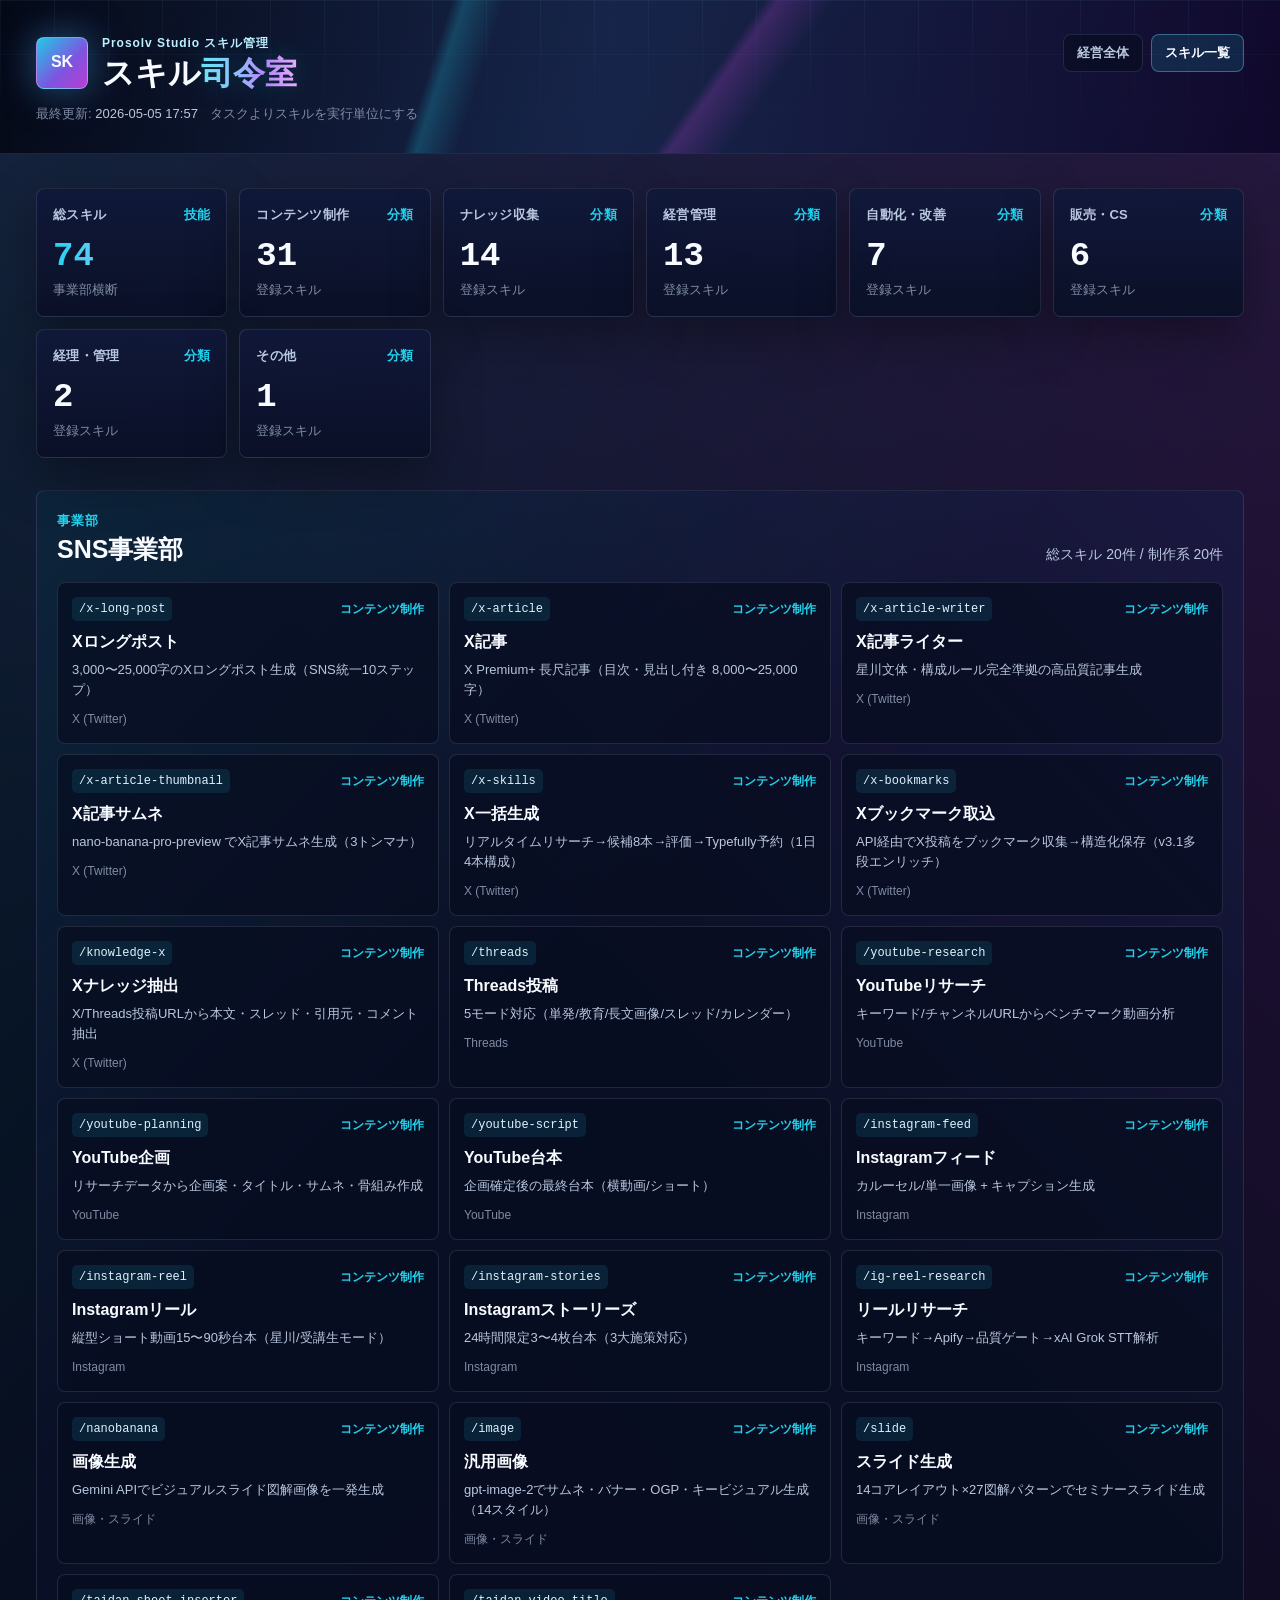
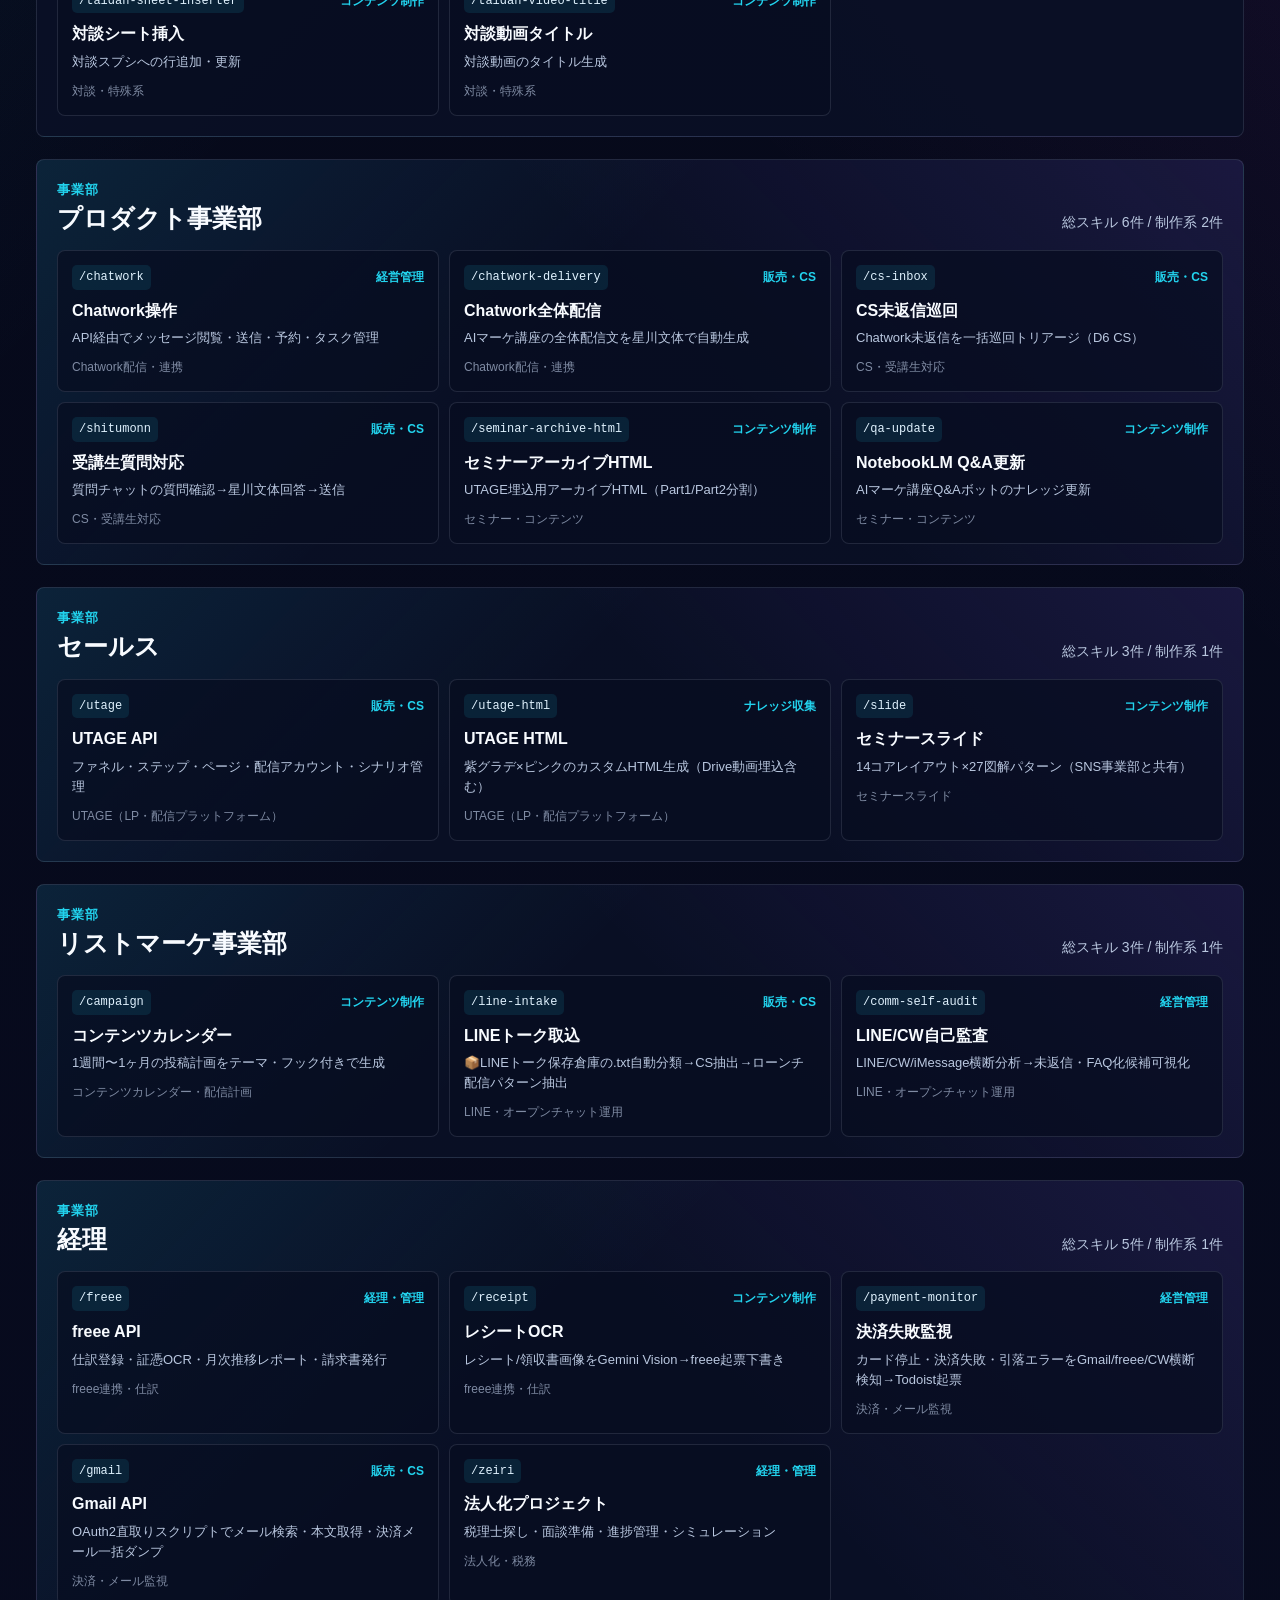
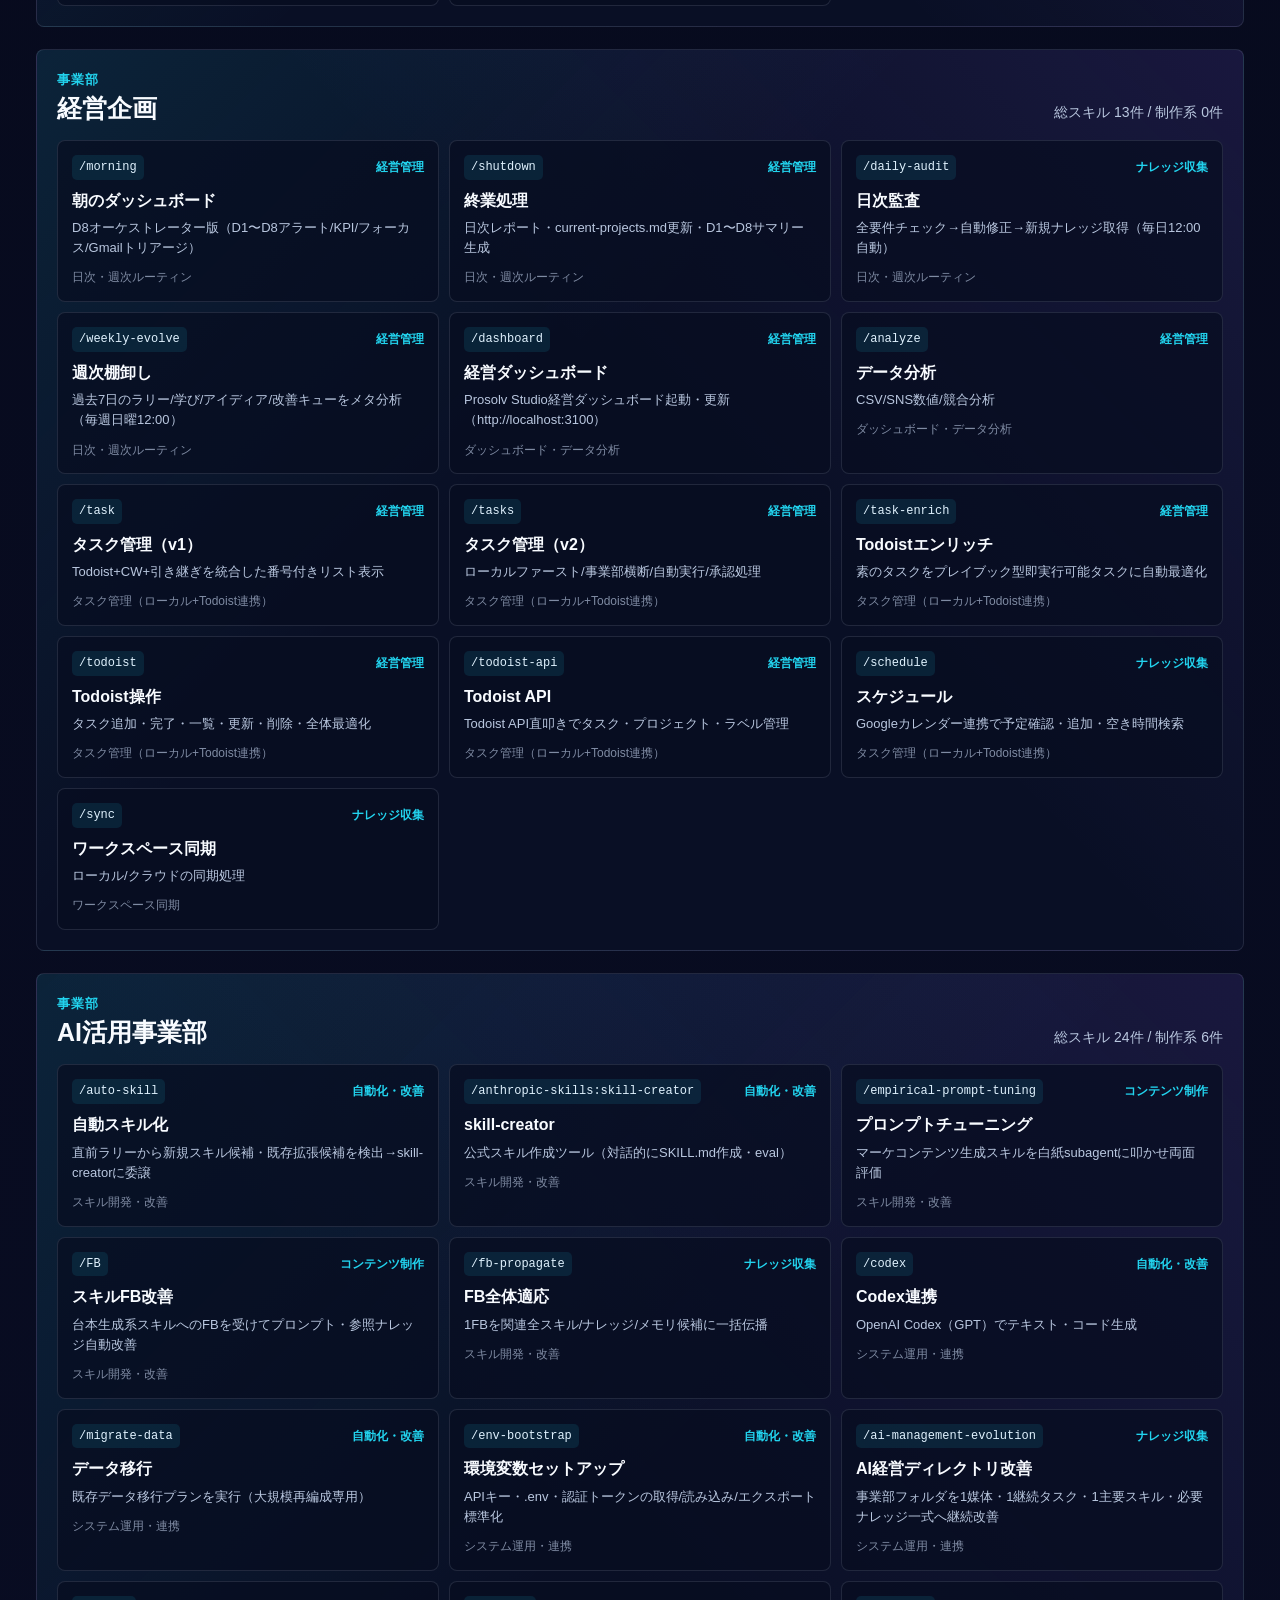
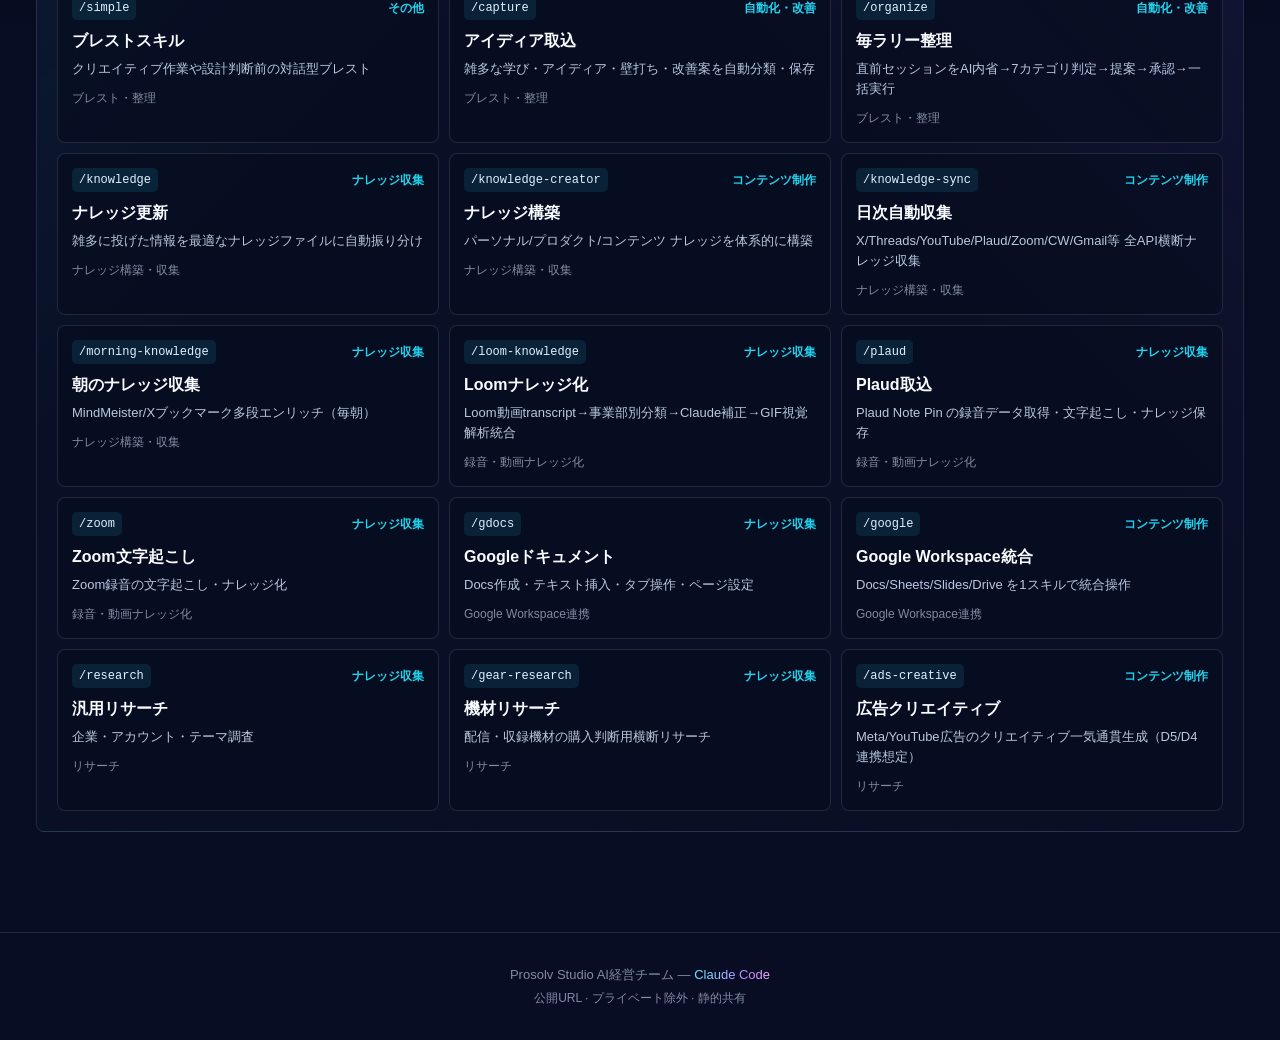
==== skills.html @ ce1933ce "Refresh dashboard 2026-05-05 17:57" ====
<!DOCTYPE html>
<html lang="ja">
<head>
<meta charset="UTF-8">
<title>スキル司令室 | Prosolv Studio</title>
<meta name="viewport" content="width=device-width, initial-scale=1.0">
<link rel="stylesheet" href="assets/style.css">
</head>
<body>

<header>
  <div class="grid-pattern"></div>
  <div class="hero-light"></div>
  <div class="header-inner">
    <div class="header-top">
      <div class="brand">
        <div class="brand-icon">SK</div>
        <div class="brand-text">
          <span class="brand-sub">Prosolv Studio スキル管理</span>
          <h1>スキル<span class="accent">司令室</span></h1>
        </div>
      </div>
      <div class="header-actions">
        <a href="index.html" class="nav-link">経営全体</a>
        <span class="nav-link active">スキル一覧</span>
      </div>
    </div>
    <div class="header-meta">
      <span>最終更新: <span style="color:var(--muted)">2026-05-05 17:57</span></span>
      <span>タスクよりスキルを実行単位にする</span>
    </div>
  </div>
</header>

<div class="container">
  <div class="kpi-grid" style="margin-bottom:32px">
    <div class="card kpi-card highlight">
      <div class="kpi-label"><span>総スキル</span><span class="kpi-icon">技能</span></div>
      <div class="kpi-value">74</div>
      <div class="kpi-sub">事業部横断</div>
    </div>
    
        <div class="card kpi-card">
          <div class="kpi-label"><span>コンテンツ制作</span><span class="kpi-icon">分類</span></div>
          <div class="kpi-value">31</div>
          <div class="kpi-sub">登録スキル</div>
        </div>
        <div class="card kpi-card">
          <div class="kpi-label"><span>ナレッジ収集</span><span class="kpi-icon">分類</span></div>
          <div class="kpi-value">14</div>
          <div class="kpi-sub">登録スキル</div>
        </div>
        <div class="card kpi-card">
          <div class="kpi-label"><span>経営管理</span><span class="kpi-icon">分類</span></div>
          <div class="kpi-value">13</div>
          <div class="kpi-sub">登録スキル</div>
        </div>
        <div class="card kpi-card">
          <div class="kpi-label"><span>自動化・改善</span><span class="kpi-icon">分類</span></div>
          <div class="kpi-value">7</div>
          <div class="kpi-sub">登録スキル</div>
        </div>
        <div class="card kpi-card">
          <div class="kpi-label"><span>販売・CS</span><span class="kpi-icon">分類</span></div>
          <div class="kpi-value">6</div>
          <div class="kpi-sub">登録スキル</div>
        </div>
        <div class="card kpi-card">
          <div class="kpi-label"><span>経理・管理</span><span class="kpi-icon">分類</span></div>
          <div class="kpi-value">2</div>
          <div class="kpi-sub">登録スキル</div>
        </div>
        <div class="card kpi-card">
          <div class="kpi-label"><span>その他</span><span class="kpi-icon">分類</span></div>
          <div class="kpi-value">1</div>
          <div class="kpi-sub">登録スキル</div>
        </div>
  </div>
  
        <section class="skill-bu-section" style="--skill-bu-color:#22d3ee">
          <div class="section-header">
            <div>
              <div class="section-eyebrow">事業部</div>
              <h2 class="section-title">SNS事業部</h2>
            </div>
            <span class="section-subtitle">総スキル 20件 / 制作系 20件</span>
          </div>
          <div class="skill-card-grid">
        <div class="skill-card">
          <div class="skill-card-top">
            <code>/x-long-post</code>
            <span>コンテンツ制作</span>
          </div>
          <strong>Xロングポスト</strong>
          <p>3,000〜25,000字のXロングポスト生成（SNS統一10ステップ）</p>
          <small>X (Twitter)</small>
        </div>
        <div class="skill-card">
          <div class="skill-card-top">
            <code>/x-article</code>
            <span>コンテンツ制作</span>
          </div>
          <strong>X記事</strong>
          <p>X Premium+ 長尺記事（目次・見出し付き 8,000〜25,000字）</p>
          <small>X (Twitter)</small>
        </div>
        <div class="skill-card">
          <div class="skill-card-top">
            <code>/x-article-writer</code>
            <span>コンテンツ制作</span>
          </div>
          <strong>X記事ライター</strong>
          <p>星川文体・構成ルール完全準拠の高品質記事生成</p>
          <small>X (Twitter)</small>
        </div>
        <div class="skill-card">
          <div class="skill-card-top">
            <code>/x-article-thumbnail</code>
            <span>コンテンツ制作</span>
          </div>
          <strong>X記事サムネ</strong>
          <p>nano-banana-pro-preview でX記事サムネ生成（3トンマナ）</p>
          <small>X (Twitter)</small>
        </div>
        <div class="skill-card">
          <div class="skill-card-top">
            <code>/x-skills</code>
            <span>コンテンツ制作</span>
          </div>
          <strong>X一括生成</strong>
          <p>リアルタイムリサーチ→候補8本→評価→Typefully予約（1日4本構成）</p>
          <small>X (Twitter)</small>
        </div>
        <div class="skill-card">
          <div class="skill-card-top">
            <code>/x-bookmarks</code>
            <span>コンテンツ制作</span>
          </div>
          <strong>Xブックマーク取込</strong>
          <p>API経由でX投稿をブックマーク収集→構造化保存（v3.1多段エンリッチ）</p>
          <small>X (Twitter)</small>
        </div>
        <div class="skill-card">
          <div class="skill-card-top">
            <code>/knowledge-x</code>
            <span>コンテンツ制作</span>
          </div>
          <strong>Xナレッジ抽出</strong>
          <p>X/Threads投稿URLから本文・スレッド・引用元・コメント抽出</p>
          <small>X (Twitter)</small>
        </div>
        <div class="skill-card">
          <div class="skill-card-top">
            <code>/threads</code>
            <span>コンテンツ制作</span>
          </div>
          <strong>Threads投稿</strong>
          <p>5モード対応（単発/教育/長文画像/スレッド/カレンダー）</p>
          <small>Threads</small>
        </div>
        <div class="skill-card">
          <div class="skill-card-top">
            <code>/youtube-research</code>
            <span>コンテンツ制作</span>
          </div>
          <strong>YouTubeリサーチ</strong>
          <p>キーワード/チャンネル/URLからベンチマーク動画分析</p>
          <small>YouTube</small>
        </div>
        <div class="skill-card">
          <div class="skill-card-top">
            <code>/youtube-planning</code>
            <span>コンテンツ制作</span>
          </div>
          <strong>YouTube企画</strong>
          <p>リサーチデータから企画案・タイトル・サムネ・骨組み作成</p>
          <small>YouTube</small>
        </div>
        <div class="skill-card">
          <div class="skill-card-top">
            <code>/youtube-script</code>
            <span>コンテンツ制作</span>
          </div>
          <strong>YouTube台本</strong>
          <p>企画確定後の最終台本（横動画/ショート）</p>
          <small>YouTube</small>
        </div>
        <div class="skill-card">
          <div class="skill-card-top">
            <code>/instagram-feed</code>
            <span>コンテンツ制作</span>
          </div>
          <strong>Instagramフィード</strong>
          <p>カルーセル/単一画像 + キャプション生成</p>
          <small>Instagram</small>
        </div>
        <div class="skill-card">
          <div class="skill-card-top">
            <code>/instagram-reel</code>
            <span>コンテンツ制作</span>
          </div>
          <strong>Instagramリール</strong>
          <p>縦型ショート動画15〜90秒台本（星川/受講生モード）</p>
          <small>Instagram</small>
        </div>
        <div class="skill-card">
          <div class="skill-card-top">
            <code>/instagram-stories</code>
            <span>コンテンツ制作</span>
          </div>
          <strong>Instagramストーリーズ</strong>
          <p>24時間限定3〜4枚台本（3大施策対応）</p>
          <small>Instagram</small>
        </div>
        <div class="skill-card">
          <div class="skill-card-top">
            <code>/ig-reel-research</code>
            <span>コンテンツ制作</span>
          </div>
          <strong>リールリサーチ</strong>
          <p>キーワード→Apify→品質ゲート→xAI Grok STT解析</p>
          <small>Instagram</small>
        </div>
        <div class="skill-card">
          <div class="skill-card-top">
            <code>/nanobanana</code>
            <span>コンテンツ制作</span>
          </div>
          <strong>画像生成</strong>
          <p>Gemini APIでビジュアルスライド図解画像を一発生成</p>
          <small>画像・スライド</small>
        </div>
        <div class="skill-card">
          <div class="skill-card-top">
            <code>/image</code>
            <span>コンテンツ制作</span>
          </div>
          <strong>汎用画像</strong>
          <p>gpt-image-2でサムネ・バナー・OGP・キービジュアル生成（14スタイル）</p>
          <small>画像・スライド</small>
        </div>
        <div class="skill-card">
          <div class="skill-card-top">
            <code>/slide</code>
            <span>コンテンツ制作</span>
          </div>
          <strong>スライド生成</strong>
          <p>14コアレイアウト×27図解パターンでセミナースライド生成</p>
          <small>画像・スライド</small>
        </div>
        <div class="skill-card">
          <div class="skill-card-top">
            <code>/taidan-sheet-inserter</code>
            <span>コンテンツ制作</span>
          </div>
          <strong>対談シート挿入</strong>
          <p>対談スプシへの行追加・更新</p>
          <small>対談・特殊系</small>
        </div>
        <div class="skill-card">
          <div class="skill-card-top">
            <code>/taidan-video-title</code>
            <span>コンテンツ制作</span>
          </div>
          <strong>対談動画タイトル</strong>
          <p>対談動画のタイトル生成</p>
          <small>対談・特殊系</small>
        </div></div>
        </section>
        <section class="skill-bu-section" style="--skill-bu-color:#8b5cf6">
          <div class="section-header">
            <div>
              <div class="section-eyebrow">事業部</div>
              <h2 class="section-title">プロダクト事業部</h2>
            </div>
            <span class="section-subtitle">総スキル 6件 / 制作系 2件</span>
          </div>
          <div class="skill-card-grid">
        <div class="skill-card">
          <div class="skill-card-top">
            <code>/chatwork</code>
            <span>経営管理</span>
          </div>
          <strong>Chatwork操作</strong>
          <p>API経由でメッセージ閲覧・送信・予約・タスク管理</p>
          <small>Chatwork配信・連携</small>
        </div>
        <div class="skill-card">
          <div class="skill-card-top">
            <code>/chatwork-delivery</code>
            <span>販売・CS</span>
          </div>
          <strong>Chatwork全体配信</strong>
          <p>AIマーケ講座の全体配信文を星川文体で自動生成</p>
          <small>Chatwork配信・連携</small>
        </div>
        <div class="skill-card">
          <div class="skill-card-top">
            <code>/cs-inbox</code>
            <span>販売・CS</span>
          </div>
          <strong>CS未返信巡回</strong>
          <p>Chatwork未返信を一括巡回トリアージ（D6 CS）</p>
          <small>CS・受講生対応</small>
        </div>
        <div class="skill-card">
          <div class="skill-card-top">
            <code>/shitumonn</code>
            <span>販売・CS</span>
          </div>
          <strong>受講生質問対応</strong>
          <p>質問チャットの質問確認→星川文体回答→送信</p>
          <small>CS・受講生対応</small>
        </div>
        <div class="skill-card">
          <div class="skill-card-top">
            <code>/seminar-archive-html</code>
            <span>コンテンツ制作</span>
          </div>
          <strong>セミナーアーカイブHTML</strong>
          <p>UTAGE埋込用アーカイブHTML（Part1/Part2分割）</p>
          <small>セミナー・コンテンツ</small>
        </div>
        <div class="skill-card">
          <div class="skill-card-top">
            <code>/qa-update</code>
            <span>コンテンツ制作</span>
          </div>
          <strong>NotebookLM Q&amp;A更新</strong>
          <p>AIマーケ講座Q&amp;Aボットのナレッジ更新</p>
          <small>セミナー・コンテンツ</small>
        </div></div>
        </section>
        <section class="skill-bu-section" style="--skill-bu-color:#60a5fa">
          <div class="section-header">
            <div>
              <div class="section-eyebrow">事業部</div>
              <h2 class="section-title">セールス</h2>
            </div>
            <span class="section-subtitle">総スキル 3件 / 制作系 1件</span>
          </div>
          <div class="skill-card-grid">
        <div class="skill-card">
          <div class="skill-card-top">
            <code>/utage</code>
            <span>販売・CS</span>
          </div>
          <strong>UTAGE API</strong>
          <p>ファネル・ステップ・ページ・配信アカウント・シナリオ管理</p>
          <small>UTAGE（LP・配信プラットフォーム）</small>
        </div>
        <div class="skill-card">
          <div class="skill-card-top">
            <code>/utage-html</code>
            <span>ナレッジ収集</span>
          </div>
          <strong>UTAGE HTML</strong>
          <p>紫グラデ×ピンクのカスタムHTML生成（Drive動画埋込含む）</p>
          <small>UTAGE（LP・配信プラットフォーム）</small>
        </div>
        <div class="skill-card">
          <div class="skill-card-top">
            <code>/slide</code>
            <span>コンテンツ制作</span>
          </div>
          <strong>セミナースライド</strong>
          <p>14コアレイアウト×27図解パターン（SNS事業部と共有）</p>
          <small>セミナースライド</small>
        </div></div>
        </section>
        <section class="skill-bu-section" style="--skill-bu-color:#a855f7">
          <div class="section-header">
            <div>
              <div class="section-eyebrow">事業部</div>
              <h2 class="section-title">リストマーケ事業部</h2>
            </div>
            <span class="section-subtitle">総スキル 3件 / 制作系 1件</span>
          </div>
          <div class="skill-card-grid">
        <div class="skill-card">
          <div class="skill-card-top">
            <code>/campaign</code>
            <span>コンテンツ制作</span>
          </div>
          <strong>コンテンツカレンダー</strong>
          <p>1週間〜1ヶ月の投稿計画をテーマ・フック付きで生成</p>
          <small>コンテンツカレンダー・配信計画</small>
        </div>
        <div class="skill-card">
          <div class="skill-card-top">
            <code>/line-intake</code>
            <span>販売・CS</span>
          </div>
          <strong>LINEトーク取込</strong>
          <p>📦LINEトーク保存倉庫の.txt自動分類→CS抽出→ローンチ配信パターン抽出</p>
          <small>LINE・オープンチャット運用</small>
        </div>
        <div class="skill-card">
          <div class="skill-card-top">
            <code>/comm-self-audit</code>
            <span>経営管理</span>
          </div>
          <strong>LINE/CW自己監査</strong>
          <p>LINE/CW/iMessage横断分析→未返信・FAQ化候補可視化</p>
          <small>LINE・オープンチャット運用</small>
        </div></div>
        </section>
        <section class="skill-bu-section" style="--skill-bu-color:#38bdf8">
          <div class="section-header">
            <div>
              <div class="section-eyebrow">事業部</div>
              <h2 class="section-title">経理</h2>
            </div>
            <span class="section-subtitle">総スキル 5件 / 制作系 1件</span>
          </div>
          <div class="skill-card-grid">
        <div class="skill-card">
          <div class="skill-card-top">
            <code>/freee</code>
            <span>経理・管理</span>
          </div>
          <strong>freee API</strong>
          <p>仕訳登録・証憑OCR・月次推移レポート・請求書発行</p>
          <small>freee連携・仕訳</small>
        </div>
        <div class="skill-card">
          <div class="skill-card-top">
            <code>/receipt</code>
            <span>コンテンツ制作</span>
          </div>
          <strong>レシートOCR</strong>
          <p>レシート/領収書画像をGemini Vision→freee起票下書き</p>
          <small>freee連携・仕訳</small>
        </div>
        <div class="skill-card">
          <div class="skill-card-top">
            <code>/payment-monitor</code>
            <span>経営管理</span>
          </div>
          <strong>決済失敗監視</strong>
          <p>カード停止・決済失敗・引落エラーをGmail/freee/CW横断検知→Todoist起票</p>
          <small>決済・メール監視</small>
        </div>
        <div class="skill-card">
          <div class="skill-card-top">
            <code>/gmail</code>
            <span>販売・CS</span>
          </div>
          <strong>Gmail API</strong>
          <p>OAuth2直取りスクリプトでメール検索・本文取得・決済メール一括ダンプ</p>
          <small>決済・メール監視</small>
        </div>
        <div class="skill-card">
          <div class="skill-card-top">
            <code>/zeiri</code>
            <span>経理・管理</span>
          </div>
          <strong>法人化プロジェクト</strong>
          <p>税理士探し・面談準備・進捗管理・シミュレーション</p>
          <small>法人化・税務</small>
        </div></div>
        </section>
        <section class="skill-bu-section" style="--skill-bu-color:#d946ef">
          <div class="section-header">
            <div>
              <div class="section-eyebrow">事業部</div>
              <h2 class="section-title">経営企画</h2>
            </div>
            <span class="section-subtitle">総スキル 13件 / 制作系 0件</span>
          </div>
          <div class="skill-card-grid">
        <div class="skill-card">
          <div class="skill-card-top">
            <code>/morning</code>
            <span>経営管理</span>
          </div>
          <strong>朝のダッシュボード</strong>
          <p>D8オーケストレーター版（D1〜D8アラート/KPI/フォーカス/Gmailトリアージ）</p>
          <small>日次・週次ルーティン</small>
        </div>
        <div class="skill-card">
          <div class="skill-card-top">
            <code>/shutdown</code>
            <span>経営管理</span>
          </div>
          <strong>終業処理</strong>
          <p>日次レポート・current-projects.md更新・D1〜D8サマリー生成</p>
          <small>日次・週次ルーティン</small>
        </div>
        <div class="skill-card">
          <div class="skill-card-top">
            <code>/daily-audit</code>
            <span>ナレッジ収集</span>
          </div>
          <strong>日次監査</strong>
          <p>全要件チェック→自動修正→新規ナレッジ取得（毎日12:00自動）</p>
          <small>日次・週次ルーティン</small>
        </div>
        <div class="skill-card">
          <div class="skill-card-top">
            <code>/weekly-evolve</code>
            <span>経営管理</span>
          </div>
          <strong>週次棚卸し</strong>
          <p>過去7日のラリー/学び/アイディア/改善キューをメタ分析（毎週日曜12:00）</p>
          <small>日次・週次ルーティン</small>
        </div>
        <div class="skill-card">
          <div class="skill-card-top">
            <code>/dashboard</code>
            <span>経営管理</span>
          </div>
          <strong>経営ダッシュボード</strong>
          <p>Prosolv Studio経営ダッシュボード起動・更新（http://localhost:3100）</p>
          <small>ダッシュボード・データ分析</small>
        </div>
        <div class="skill-card">
          <div class="skill-card-top">
            <code>/analyze</code>
            <span>経営管理</span>
          </div>
          <strong>データ分析</strong>
          <p>CSV/SNS数値/競合分析</p>
          <small>ダッシュボード・データ分析</small>
        </div>
        <div class="skill-card">
          <div class="skill-card-top">
            <code>/task</code>
            <span>経営管理</span>
          </div>
          <strong>タスク管理（v1）</strong>
          <p>Todoist+CW+引き継ぎを統合した番号付きリスト表示</p>
          <small>タスク管理（ローカル+Todoist連携）</small>
        </div>
        <div class="skill-card">
          <div class="skill-card-top">
            <code>/tasks</code>
            <span>経営管理</span>
          </div>
          <strong>タスク管理（v2）</strong>
          <p>ローカルファースト/事業部横断/自動実行/承認処理</p>
          <small>タスク管理（ローカル+Todoist連携）</small>
        </div>
        <div class="skill-card">
          <div class="skill-card-top">
            <code>/task-enrich</code>
            <span>経営管理</span>
          </div>
          <strong>Todoistエンリッチ</strong>
          <p>素のタスクをプレイブック型即実行可能タスクに自動最適化</p>
          <small>タスク管理（ローカル+Todoist連携）</small>
        </div>
        <div class="skill-card">
          <div class="skill-card-top">
            <code>/todoist</code>
            <span>経営管理</span>
          </div>
          <strong>Todoist操作</strong>
          <p>タスク追加・完了・一覧・更新・削除・全体最適化</p>
          <small>タスク管理（ローカル+Todoist連携）</small>
        </div>
        <div class="skill-card">
          <div class="skill-card-top">
            <code>/todoist-api</code>
            <span>経営管理</span>
          </div>
          <strong>Todoist API</strong>
          <p>Todoist API直叩きでタスク・プロジェクト・ラベル管理</p>
          <small>タスク管理（ローカル+Todoist連携）</small>
        </div>
        <div class="skill-card">
          <div class="skill-card-top">
            <code>/schedule</code>
            <span>ナレッジ収集</span>
          </div>
          <strong>スケジュール</strong>
          <p>Googleカレンダー連携で予定確認・追加・空き時間検索</p>
          <small>タスク管理（ローカル+Todoist連携）</small>
        </div>
        <div class="skill-card">
          <div class="skill-card-top">
            <code>/sync</code>
            <span>ナレッジ収集</span>
          </div>
          <strong>ワークスペース同期</strong>
          <p>ローカル/クラウドの同期処理</p>
          <small>ワークスペース同期</small>
        </div></div>
        </section>
        <section class="skill-bu-section" style="--skill-bu-color:#6366f1">
          <div class="section-header">
            <div>
              <div class="section-eyebrow">事業部</div>
              <h2 class="section-title">AI活用事業部</h2>
            </div>
            <span class="section-subtitle">総スキル 24件 / 制作系 6件</span>
          </div>
          <div class="skill-card-grid">
        <div class="skill-card">
          <div class="skill-card-top">
            <code>/auto-skill</code>
            <span>自動化・改善</span>
          </div>
          <strong>自動スキル化</strong>
          <p>直前ラリーから新規スキル候補・既存拡張候補を検出→skill-creatorに委譲</p>
          <small>スキル開発・改善</small>
        </div>
        <div class="skill-card">
          <div class="skill-card-top">
            <code>/anthropic-skills:skill-creator</code>
            <span>自動化・改善</span>
          </div>
          <strong>skill-creator</strong>
          <p>公式スキル作成ツール（対話的にSKILL.md作成・eval）</p>
          <small>スキル開発・改善</small>
        </div>
        <div class="skill-card">
          <div class="skill-card-top">
            <code>/empirical-prompt-tuning</code>
            <span>コンテンツ制作</span>
          </div>
          <strong>プロンプトチューニング</strong>
          <p>マーケコンテンツ生成スキルを白紙subagentに叩かせ両面評価</p>
          <small>スキル開発・改善</small>
        </div>
        <div class="skill-card">
          <div class="skill-card-top">
            <code>/FB</code>
            <span>コンテンツ制作</span>
          </div>
          <strong>スキルFB改善</strong>
          <p>台本生成系スキルへのFBを受けてプロンプト・参照ナレッジ自動改善</p>
          <small>スキル開発・改善</small>
        </div>
        <div class="skill-card">
          <div class="skill-card-top">
            <code>/fb-propagate</code>
            <span>ナレッジ収集</span>
          </div>
          <strong>FB全体適応</strong>
          <p>1FBを関連全スキル/ナレッジ/メモリ候補に一括伝播</p>
          <small>スキル開発・改善</small>
        </div>
        <div class="skill-card">
          <div class="skill-card-top">
            <code>/codex</code>
            <span>自動化・改善</span>
          </div>
          <strong>Codex連携</strong>
          <p>OpenAI Codex（GPT）でテキスト・コード生成</p>
          <small>システム運用・連携</small>
        </div>
        <div class="skill-card">
          <div class="skill-card-top">
            <code>/migrate-data</code>
            <span>自動化・改善</span>
          </div>
          <strong>データ移行</strong>
          <p>既存データ移行プランを実行（大規模再編成専用）</p>
          <small>システム運用・連携</small>
        </div>
        <div class="skill-card">
          <div class="skill-card-top">
            <code>/env-bootstrap</code>
            <span>自動化・改善</span>
          </div>
          <strong>環境変数セットアップ</strong>
          <p>APIキー・.env・認証トークンの取得/読み込み/エクスポート標準化</p>
          <small>システム運用・連携</small>
        </div>
        <div class="skill-card">
          <div class="skill-card-top">
            <code>/ai-management-evolution</code>
            <span>ナレッジ収集</span>
          </div>
          <strong>AI経営ディレクトリ改善</strong>
          <p>事業部フォルダを1媒体・1継続タスク・1主要スキル・必要ナレッジ一式へ継続改善</p>
          <small>システム運用・連携</small>
        </div>
        <div class="skill-card">
          <div class="skill-card-top">
            <code>/simple</code>
            <span>その他</span>
          </div>
          <strong>ブレストスキル</strong>
          <p>クリエイティブ作業や設計判断前の対話型ブレスト</p>
          <small>ブレスト・整理</small>
        </div>
        <div class="skill-card">
          <div class="skill-card-top">
            <code>/capture</code>
            <span>自動化・改善</span>
          </div>
          <strong>アイディア取込</strong>
          <p>雑多な学び・アイディア・壁打ち・改善案を自動分類・保存</p>
          <small>ブレスト・整理</small>
        </div>
        <div class="skill-card">
          <div class="skill-card-top">
            <code>/organize</code>
            <span>自動化・改善</span>
          </div>
          <strong>毎ラリー整理</strong>
          <p>直前セッションをAI内省→7カテゴリ判定→提案→承認→一括実行</p>
          <small>ブレスト・整理</small>
        </div>
        <div class="skill-card">
          <div class="skill-card-top">
            <code>/knowledge</code>
            <span>ナレッジ収集</span>
          </div>
          <strong>ナレッジ更新</strong>
          <p>雑多に投げた情報を最適なナレッジファイルに自動振り分け</p>
          <small>ナレッジ構築・収集</small>
        </div>
        <div class="skill-card">
          <div class="skill-card-top">
            <code>/knowledge-creator</code>
            <span>コンテンツ制作</span>
          </div>
          <strong>ナレッジ構築</strong>
          <p>パーソナル/プロダクト/コンテンツ ナレッジを体系的に構築</p>
          <small>ナレッジ構築・収集</small>
        </div>
        <div class="skill-card">
          <div class="skill-card-top">
            <code>/knowledge-sync</code>
            <span>コンテンツ制作</span>
          </div>
          <strong>日次自動収集</strong>
          <p>X/Threads/YouTube/Plaud/Zoom/CW/Gmail等 全API横断ナレッジ収集</p>
          <small>ナレッジ構築・収集</small>
        </div>
        <div class="skill-card">
          <div class="skill-card-top">
            <code>/morning-knowledge</code>
            <span>ナレッジ収集</span>
          </div>
          <strong>朝のナレッジ収集</strong>
          <p>MindMeister/Xブックマーク多段エンリッチ（毎朝）</p>
          <small>ナレッジ構築・収集</small>
        </div>
        <div class="skill-card">
          <div class="skill-card-top">
            <code>/loom-knowledge</code>
            <span>ナレッジ収集</span>
          </div>
          <strong>Loomナレッジ化</strong>
          <p>Loom動画transcript→事業部別分類→Claude補正→GIF視覚解析統合</p>
          <small>録音・動画ナレッジ化</small>
        </div>
        <div class="skill-card">
          <div class="skill-card-top">
            <code>/plaud</code>
            <span>ナレッジ収集</span>
          </div>
          <strong>Plaud取込</strong>
          <p>Plaud Note Pin の録音データ取得・文字起こし・ナレッジ保存</p>
          <small>録音・動画ナレッジ化</small>
        </div>
        <div class="skill-card">
          <div class="skill-card-top">
            <code>/zoom</code>
            <span>ナレッジ収集</span>
          </div>
          <strong>Zoom文字起こし</strong>
          <p>Zoom録音の文字起こし・ナレッジ化</p>
          <small>録音・動画ナレッジ化</small>
        </div>
        <div class="skill-card">
          <div class="skill-card-top">
            <code>/gdocs</code>
            <span>ナレッジ収集</span>
          </div>
          <strong>Googleドキュメント</strong>
          <p>Docs作成・テキスト挿入・タブ操作・ページ設定</p>
          <small>Google Workspace連携</small>
        </div>
        <div class="skill-card">
          <div class="skill-card-top">
            <code>/google</code>
            <span>コンテンツ制作</span>
          </div>
          <strong>Google Workspace統合</strong>
          <p>Docs/Sheets/Slides/Drive を1スキルで統合操作</p>
          <small>Google Workspace連携</small>
        </div>
        <div class="skill-card">
          <div class="skill-card-top">
            <code>/research</code>
            <span>ナレッジ収集</span>
          </div>
          <strong>汎用リサーチ</strong>
          <p>企業・アカウント・テーマ調査</p>
          <small>リサーチ</small>
        </div>
        <div class="skill-card">
          <div class="skill-card-top">
            <code>/gear-research</code>
            <span>ナレッジ収集</span>
          </div>
          <strong>機材リサーチ</strong>
          <p>配信・収録機材の購入判断用横断リサーチ</p>
          <small>リサーチ</small>
        </div>
        <div class="skill-card">
          <div class="skill-card-top">
            <code>/ads-creative</code>
            <span>コンテンツ制作</span>
          </div>
          <strong>広告クリエイティブ</strong>
          <p>Meta/YouTube広告のクリエイティブ一気通貫生成（D5/D4連携想定）</p>
          <small>リサーチ</small>
        </div></div>
        </section>
</div>

<footer>
  <p>Prosolv Studio AI経営チーム — <span class="accent">Claude Code</span></p>
  <p class="privacy">公開URL · プライベート除外 · 静的共有</p>
</footer>

</body>
</html>
---- assets/style.css ----
/* Prosolv Studio AI経営可視化システム — blue / white / purple neon command UI */
:root {
  --background: #050817;
  --background-2: #090d24;
  --foreground: #f8fbff;
  --surface: rgba(12, 18, 42, 0.92);
  --surface-2: rgba(16, 24, 58, 0.9);
  --surface-3: rgba(22, 33, 78, 0.95);
  --line: rgba(148, 163, 184, 0.18);
  --line-strong: rgba(125, 211, 252, 0.38);
  --muted: #b9c7df;
  --muted-2: #7f8ba3;
  --accent: #22d3ee;
  --accent-2: #8b5cf6;
  --accent-3: #d946ef;
  --accent-4: #60a5fa;
  --accent-soft: rgba(34, 211, 238, 0.12);
  --violet-soft: rgba(139, 92, 246, 0.16);
  --pink-soft: rgba(217, 70, 239, 0.14);
  --success: #2dd4bf;
  --warning: #facc15;
  --danger: #fb7185;
  --shadow: 0 18px 50px rgba(0, 0, 0, 0.34);
}

* { box-sizing: border-box; margin: 0; padding: 0; }

html {
  min-height: 100%;
  overflow-x: hidden;
  background: var(--background);
}

body {
  min-height: 100vh;
  overflow-x: hidden;
  font-family: -apple-system, BlinkMacSystemFont, "Hiragino Sans", "Noto Sans JP", sans-serif;
  color: var(--foreground);
  line-height: 1.55;
  background:
    linear-gradient(135deg, rgba(34, 211, 238, 0.12) 0%, transparent 28%),
    linear-gradient(225deg, rgba(217, 70, 239, 0.16) 0%, transparent 32%),
    linear-gradient(180deg, var(--background) 0%, var(--background-2) 100%);
  -webkit-font-smoothing: antialiased;
  text-rendering: optimizeLegibility;
}

::selection { background: var(--accent); color: #03101c; }
::-webkit-scrollbar { width: 10px; height: 10px; }
::-webkit-scrollbar-track { background: #050817; }
::-webkit-scrollbar-thumb { background: #26335f; border-radius: 8px; }
::-webkit-scrollbar-thumb:hover { background: var(--accent-2); }

a { color: var(--accent); text-decoration: none; }
a:hover { color: var(--foreground); }

code {
  font-family: ui-monospace, SFMono-Regular, Menlo, Monaco, Consolas, monospace;
  color: #e0f2fe;
}

.container {
  width: min(1480px, 100%);
  margin: 0 auto;
  padding: 28px 20px;
}

@media (min-width: 860px) {
  .container { padding: 34px 36px; }
}

/* Header */
header {
  position: relative;
  overflow: hidden;
  border-bottom: 1px solid var(--line);
  background:
    linear-gradient(120deg, rgba(3, 7, 18, 0.92) 0%, rgba(11, 18, 48, 0.94) 46%, rgba(16, 8, 44, 0.96) 100%);
}

header .grid-pattern {
  position: absolute;
  inset: 0;
  pointer-events: none;
  opacity: 0.38;
  background-image:
    linear-gradient(rgba(125, 211, 252, 0.16) 1px, transparent 1px),
    linear-gradient(90deg, rgba(125, 211, 252, 0.16) 1px, transparent 1px);
  background-size: 54px 54px;
  mask-image: linear-gradient(180deg, #000 0%, transparent 86%);
  -webkit-mask-image: linear-gradient(180deg, #000 0%, transparent 86%);
}

header .hero-light {
  position: absolute;
  inset: 0;
  pointer-events: none;
  background:
    linear-gradient(108deg, transparent 0%, transparent 34%, rgba(34, 211, 238, 0.22) 35%, transparent 38%),
    linear-gradient(126deg, transparent 0%, transparent 55%, rgba(217, 70, 239, 0.2) 56%, transparent 60%),
    linear-gradient(90deg, transparent 0%, rgba(96, 165, 250, 0.12) 48%, transparent 100%);
}

header .header-inner {
  position: relative;
  width: min(1480px, 100%);
  margin: 0 auto;
  padding: 28px 20px 24px;
}

@media (min-width: 860px) {
  header .header-inner { padding: 34px 36px 28px; }
}

header .header-top {
  display: flex;
  align-items: flex-start;
  justify-content: space-between;
  gap: 18px;
  flex-wrap: wrap;
}

header .brand {
  display: flex;
  align-items: center;
  gap: 14px;
  min-width: 0;
}

header .brand-icon {
  width: 52px;
  height: 52px;
  border-radius: 8px;
  display: grid;
  place-items: center;
  flex: 0 0 auto;
  color: #f8fbff;
  font-weight: 900;
  letter-spacing: 0;
  background:
    linear-gradient(135deg, rgba(34, 211, 238, 0.96), rgba(139, 92, 246, 0.9) 58%, rgba(217, 70, 239, 0.86));
  border: 1px solid rgba(224, 242, 254, 0.36);
  box-shadow: 0 0 34px rgba(34, 211, 238, 0.28), 0 0 52px rgba(139, 92, 246, 0.24);
}

header .brand-text { min-width: 0; }

header .brand-sub {
  display: block;
  font-size: 12px;
  color: #bdefff;
  letter-spacing: 0.08em;
  font-weight: 800;
}

header h1 {
  margin-top: 3px;
  font-size: 32px;
  font-weight: 900;
  line-height: 1.12;
  letter-spacing: 0;
}

@media (max-width: 560px) {
  header h1 { font-size: 25px; }
}

.accent,
header h1 .accent {
  color: transparent;
  background: linear-gradient(90deg, #67e8f9 0%, #93c5fd 34%, #c084fc 68%, #f0abfc 100%);
  background-clip: text;
  -webkit-background-clip: text;
  text-shadow: 0 0 30px rgba(34, 211, 238, 0.22);
}

header .header-actions {
  display: flex;
  flex-wrap: wrap;
  gap: 8px;
}

header .nav-link {
  display: inline-flex;
  align-items: center;
  min-height: 34px;
  padding: 8px 13px;
  border-radius: 8px;
  border: 1px solid var(--line);
  background: rgba(8, 13, 33, 0.72);
  color: var(--muted);
  font-size: 13px;
  font-weight: 700;
}

header .nav-link:hover,
header .nav-link.active {
  color: var(--foreground);
  border-color: var(--line-strong);
  background: rgba(34, 211, 238, 0.13);
}

header .header-meta {
  display: flex;
  flex-wrap: wrap;
  align-items: center;
  gap: 4px 12px;
  margin-top: 13px;
  color: var(--muted-2);
  font-size: 13px;
  overflow-wrap: anywhere;
}

header .header-meta .highlight { color: var(--accent); }

header .header-meta > span {
  min-width: 0;
  max-width: 100%;
  overflow-wrap: anywhere;
}

.exec-pulse {
  display: grid;
  grid-template-columns: 1fr;
  gap: 10px;
  margin-top: 24px;
}

@media (min-width: 860px) {
  .exec-pulse { grid-template-columns: repeat(3, 1fr); }
}

.pulse-item {
  min-height: 92px;
  padding: 16px;
  border: 1px solid var(--line);
  border-radius: 8px;
  background: linear-gradient(180deg, rgba(15, 23, 42, 0.74), rgba(17, 24, 58, 0.54));
  box-shadow: inset 0 1px 0 rgba(255, 255, 255, 0.04);
}

.pulse-label {
  display: block;
  margin-bottom: 4px;
  color: var(--accent);
  font-size: 13px;
  font-weight: 800;
  letter-spacing: 0.04em;
}

.pulse-item strong {
  display: block;
  font-size: 26px;
  line-height: 1.2;
}

.pulse-item span:last-child {
  display: block;
  margin-top: 4px;
  color: var(--muted);
  font-size: 13px;
}

/* Surfaces */
.card {
  border: 1px solid var(--line);
  border-radius: 8px;
  background:
    linear-gradient(180deg, rgba(16, 24, 58, 0.92), rgba(10, 16, 38, 0.94));
  box-shadow: var(--shadow);
  transition: border-color 0.18s ease, transform 0.18s ease, box-shadow 0.18s ease;
}

.card:hover {
  border-color: var(--line-strong);
  box-shadow: 0 18px 54px rgba(0, 0, 0, 0.42), 0 0 28px rgba(34, 211, 238, 0.12);
}

.dashboard-band {
  margin-bottom: 34px;
}

.section-header {
  display: flex;
  align-items: end;
  justify-content: space-between;
  gap: 12px;
  margin-bottom: 16px;
  flex-wrap: wrap;
}

.section-eyebrow {
  color: var(--accent);
  font-size: 13px;
  font-weight: 800;
  letter-spacing: 0.08em;
}

.section-title {
  margin-top: 3px;
  font-size: 25px;
  line-height: 1.25;
  font-weight: 850;
}

.section-subtitle {
  color: var(--muted);
  font-size: 14px;
  max-width: 100%;
}

/* KPI */
.kpi-grid {
  display: grid;
  grid-template-columns: repeat(2, minmax(0, 1fr));
  gap: 12px;
}

@media (min-width: 820px) {
  .kpi-grid { grid-template-columns: repeat(3, minmax(0, 1fr)); }
}

@media (min-width: 1180px) {
  .kpi-grid { grid-template-columns: repeat(6, minmax(0, 1fr)); }
}

.kpi-card {
  min-width: 0;
  min-height: 122px;
  padding: 16px;
}

.kpi-label {
  display: flex;
  justify-content: space-between;
  gap: 10px;
  min-width: 0;
  color: var(--muted);
  font-size: 13px;
  font-weight: 800;
  letter-spacing: 0.02em;
  overflow-wrap: anywhere;
}

.kpi-icon { color: var(--accent); }

.kpi-value {
  margin-top: 14px;
  color: var(--foreground);
  font-family: ui-monospace, SFMono-Regular, Menlo, Monaco, Consolas, monospace;
  font-size: 34px;
  font-weight: 900;
  line-height: 1;
  font-variant-numeric: tabular-nums;
}

.kpi-card.highlight .kpi-value {
  color: transparent;
  background: linear-gradient(90deg, #22d3ee, #93c5fd, #d946ef);
  background-clip: text;
  -webkit-background-clip: text;
}

.kpi-sub {
  margin-top: 7px;
  color: var(--muted-2);
  font-size: 13px;
  overflow-wrap: anywhere;
}

/* Organization */
.org-map {
  display: grid;
  grid-template-columns: 1fr;
  gap: 14px;
}

@media (min-width: 1080px) {
  .org-map { grid-template-columns: 280px 1fr; }
}

.org-core {
  min-height: 214px;
  display: flex;
  flex-direction: column;
  justify-content: center;
  padding: 22px;
  border-radius: 8px;
  border: 1px solid rgba(34, 211, 238, 0.48);
  background:
    linear-gradient(145deg, rgba(34, 211, 238, 0.18), rgba(139, 92, 246, 0.18)),
    rgba(8, 13, 33, 0.88);
  box-shadow: 0 0 42px rgba(34, 211, 238, 0.12);
}

.org-core span,
.org-core small {
  color: var(--muted);
  font-size: 14px;
}

.org-core strong {
  margin: 6px 0;
  font-size: 32px;
  line-height: 1.15;
}

.org-groups {
  display: grid;
  grid-template-columns: 1fr;
  gap: 12px;
}

@media (min-width: 760px) {
  .org-groups { grid-template-columns: repeat(2, minmax(0, 1fr)); }
}

.org-group {
  padding: 12px;
  border-radius: 8px;
  border: 1px solid var(--line);
  background: rgba(10, 16, 38, 0.68);
}

.org-group-title {
  margin-bottom: 10px;
  color: var(--muted);
  font-size: 14px;
  font-weight: 900;
  letter-spacing: 0.08em;
}

.org-nodes {
  display: grid;
  gap: 10px;
}

.org-node {
  min-height: 132px;
  display: flex;
  flex-direction: column;
  padding: 14px;
  border-radius: 8px;
  border: 1px solid color-mix(in srgb, var(--node-color) 38%, transparent);
  color: var(--foreground);
  background: linear-gradient(180deg, color-mix(in srgb, var(--node-color) 12%, transparent), rgba(13, 19, 45, 0.88));
}

.org-node:hover { border-color: var(--node-color); }

.org-node-id {
  width: fit-content;
  margin-bottom: 8px;
  padding: 2px 7px;
  border-radius: 5px;
  color: var(--node-color);
  border: 1px solid color-mix(in srgb, var(--node-color) 52%, transparent);
  font-size: 12px;
  font-weight: 900;
  font-family: ui-monospace, SFMono-Regular, Menlo, Monaco, Consolas, monospace;
}

.org-node strong {
  font-size: 17px;
  line-height: 1.3;
}

.org-node small {
  margin-top: 6px;
  color: var(--muted);
  font-size: 13px;
}

.org-node-meta {
  display: flex;
  gap: 8px;
  margin-top: auto;
  padding-top: 12px;
  color: var(--muted-2);
  font-size: 12px;
}

/* Products */
.product-grid {
  display: grid;
  grid-template-columns: 1fr;
  gap: 12px;
}

@media (min-width: 780px) {
  .product-grid { grid-template-columns: repeat(2, minmax(0, 1fr)); }
}

@media (min-width: 1180px) {
  .product-grid { grid-template-columns: repeat(3, minmax(0, 1fr)); }
}

.product-card {
  min-height: 184px;
  padding: 18px;
  border-radius: 8px;
  border: 1px solid var(--line);
  background:
    linear-gradient(135deg, rgba(34, 211, 238, 0.08), transparent 40%),
    linear-gradient(225deg, rgba(217, 70, 239, 0.1), transparent 42%),
    rgba(12, 18, 42, 0.88);
}

.product-card.missing { opacity: 0.72; }

.product-topline,
.product-metrics {
  display: flex;
  justify-content: space-between;
  gap: 10px;
  color: var(--muted-2);
  font-size: 12px;
  font-weight: 800;
  letter-spacing: 0.02em;
}

.product-topline b { color: var(--accent); font-weight: 900; }

.product-card h3 {
  margin-top: 18px;
  font-size: 22px;
  line-height: 1.28;
}

.product-card p {
  margin-top: 8px;
  color: var(--muted);
  font-size: 14px;
}

.product-metrics {
  margin-top: 20px;
  padding-top: 12px;
  border-top: 1px solid var(--line);
  text-transform: none;
  letter-spacing: 0;
}

/* Skill command center */
.skill-command-layout {
  display: grid;
  grid-template-columns: 1fr;
  gap: 12px;
  margin-bottom: 22px;
}

@media (min-width: 1100px) {
  .skill-command-layout {
    grid-template-columns: minmax(280px, 1.1fr) minmax(260px, 0.9fr) minmax(280px, 1fr);
  }
}

.skill-hero-panel,
.skill-groups-panel,
.skill-bu-panel,
.content-skill-band,
.skill-bu-section {
  border: 1px solid var(--line);
  border-radius: 8px;
  background:
    linear-gradient(135deg, rgba(34, 211, 238, 0.1), transparent 42%),
    linear-gradient(225deg, rgba(139, 92, 246, 0.12), transparent 46%),
    rgba(10, 16, 38, 0.9);
}

.skill-hero-panel,
.skill-groups-panel,
.skill-bu-panel {
  padding: 20px;
}

.skill-hero-panel h3,
.skill-groups-panel h3,
.skill-bu-panel h3 {
  font-size: 24px;
  line-height: 1.25;
}

.skill-hero-panel p {
  margin-top: 10px;
  color: var(--muted);
  font-size: 14px;
}

.skill-hero-metrics {
  display: grid;
  grid-template-columns: repeat(3, minmax(0, 1fr));
  gap: 8px;
  margin-top: 18px;
}

.skill-hero-metrics div {
  min-height: 74px;
  padding: 10px;
  border: 1px solid var(--line);
  border-radius: 8px;
  background: rgba(8, 13, 33, 0.72);
}

.skill-hero-metrics strong {
  display: block;
  color: var(--accent);
  font-size: 28px;
  line-height: 1;
  font-family: ui-monospace, SFMono-Regular, Menlo, Monaco, Consolas, monospace;
}

.skill-hero-metrics span {
  display: block;
  margin-top: 6px;
  color: var(--muted);
  font-size: 12px;
}

.skill-primary-link {
  display: inline-flex;
  align-items: center;
  min-height: 40px;
  margin-top: 16px;
  padding: 10px 14px;
  border-radius: 8px;
  border: 1px solid var(--line-strong);
  background: rgba(34, 211, 238, 0.14);
  color: var(--foreground);
  font-weight: 850;
}

.skill-group-row {
  margin-top: 12px;
}

.skill-group-row > div:first-child {
  display: flex;
  justify-content: space-between;
  gap: 8px;
  color: var(--muted);
  font-size: 13px;
}

.skill-group-row strong { color: var(--foreground); }

.skill-group-meter {
  height: 8px;
  margin-top: 6px;
  overflow: hidden;
  border-radius: 999px;
  background: rgba(148, 163, 184, 0.14);
}

.skill-group-meter i {
  display: block;
  height: 100%;
  border-radius: inherit;
  background: linear-gradient(90deg, var(--accent), var(--accent-2), var(--accent-3));
}

.skill-bu-row {
  display: grid;
  grid-template-columns: 48px 1fr;
  gap: 4px 10px;
  align-items: center;
  min-height: 62px;
  margin-top: 10px;
  padding: 10px;
  border: 1px solid var(--line);
  border-left: 3px solid var(--skill-bu-color);
  border-radius: 8px;
  background: rgba(8, 13, 33, 0.72);
  color: var(--foreground);
}

.skill-bu-row span {
  grid-row: span 2;
  color: var(--skill-bu-color);
  font-size: 12px;
  font-weight: 900;
  font-family: ui-monospace, SFMono-Regular, Menlo, Monaco, Consolas, monospace;
}

.skill-bu-row small {
  color: var(--muted);
  font-size: 12px;
}

.content-skill-band,
.skill-bu-section {
  padding: 20px;
  margin-bottom: 22px;
}

.skill-summary-row {
  display: flex;
  flex-wrap: wrap;
  gap: 8px;
  margin-bottom: 14px;
}

.skill-card-grid {
  display: grid;
  grid-template-columns: 1fr;
  gap: 10px;
}

@media (min-width: 760px) {
  .skill-card-grid { grid-template-columns: repeat(2, minmax(0, 1fr)); }
}

@media (min-width: 1220px) {
  .skill-card-grid { grid-template-columns: repeat(3, minmax(0, 1fr)); }
}

.skill-card {
  min-height: 142px;
  padding: 14px;
  border: 1px solid var(--line);
  border-radius: 8px;
  background: rgba(8, 13, 33, 0.72);
}

.skill-card-top {
  display: flex;
  align-items: center;
  justify-content: space-between;
  gap: 8px;
  margin-bottom: 10px;
}

.skill-card code {
  padding: 3px 7px;
  border-radius: 5px;
  background: rgba(34, 211, 238, 0.1);
  color: #e0f2fe;
  font-size: 12px;
}

.skill-card-top span {
  color: var(--accent);
  font-size: 12px;
  font-weight: 850;
}

.skill-card strong {
  display: block;
  color: var(--foreground);
  font-size: 16px;
  line-height: 1.35;
}

.skill-card p {
  margin-top: 7px;
  color: var(--muted);
  font-size: 13px;
}

.skill-card small {
  display: block;
  margin-top: 10px;
  color: var(--muted-2);
  font-size: 12px;
}

/* Business units */
.bu-grid {
  display: grid;
  grid-template-columns: 1fr;
  gap: 12px;
}

@media (min-width: 820px) {
  .bu-grid { grid-template-columns: repeat(2, minmax(0, 1fr)); }
}

@media (min-width: 1240px) {
  .bu-grid { grid-template-columns: repeat(4, minmax(0, 1fr)); }
}

.bu-card {
  min-height: 282px;
  display: flex;
  flex-direction: column;
  gap: 10px;
  position: relative;
  overflow: hidden;
  padding: 18px;
  color: inherit;
}

.bu-card:hover { transform: translateY(-2px); }

.bu-card .bu-bar {
  position: absolute;
  inset: 0 0 auto 0;
  height: 3px;
}

.bu-id {
  display: inline-flex;
  align-items: center;
  min-height: 24px;
  padding: 2px 8px;
  border-radius: 5px;
  font-family: ui-monospace, SFMono-Regular, Menlo, Monaco, Consolas, monospace;
  font-size: 12px;
  font-weight: 900;
}

.bu-cadence {
  margin-left: auto;
  color: var(--muted-2);
  font-size: 12px;
  text-align: right;
}

.bu-name {
  margin-top: 6px;
  font-size: 19px;
  font-weight: 850;
  line-height: 1.3;
}

.bu-duties {
  min-height: 58px;
  color: var(--muted);
  font-size: 14px;
}

.task-bar {
  height: 7px;
  display: flex;
  overflow: hidden;
  border-radius: 999px;
  background: rgba(148, 163, 184, 0.16);
}

.bar-seg { min-width: 2px; }

.tag {
  display: inline-flex;
  align-items: center;
  min-height: 22px;
  padding: 2px 7px;
  border-radius: 999px;
  border: 1px solid var(--line);
  background: rgba(15, 23, 42, 0.74);
  color: var(--muted);
  font-size: 12px;
  font-weight: 800;
}

.tag.accent {
  color: var(--accent);
  border-color: rgba(34, 211, 238, 0.34);
  background: var(--accent-soft);
}

.tag.success {
  color: var(--success);
  border-color: rgba(45, 212, 191, 0.32);
  background: rgba(45, 212, 191, 0.1);
}

.tag.danger {
  color: var(--danger);
  border-color: rgba(251, 113, 133, 0.32);
  background: rgba(251, 113, 133, 0.1);
}

.tag.warning {
  color: var(--warning);
  border-color: rgba(250, 204, 21, 0.34);
  background: rgba(250, 204, 21, 0.1);
}

.bu-tags {
  display: flex;
  flex-wrap: wrap;
  gap: 5px;
}

.bu-meta {
  display: grid;
  grid-template-columns: 1fr 1fr;
  gap: 7px 12px;
  font-size: 12px;
}

.bu-meta-item {
  display: flex;
  align-items: center;
  gap: 6px;
  color: var(--muted);
}

.meta-val {
  margin-left: auto;
  color: var(--foreground);
  font-family: ui-monospace, SFMono-Regular, Menlo, Monaco, Consolas, monospace;
  font-variant-numeric: tabular-nums;
}

.bu-footer {
  margin-top: auto;
  padding-top: 12px;
  border-top: 1px solid var(--line);
  color: var(--muted-2);
  font-size: 12px;
}

/* Automation */
.quick-grid {
  display: grid;
  grid-template-columns: 1fr;
  gap: 10px;
}

@media (min-width: 780px) {
  .quick-grid { grid-template-columns: repeat(5, minmax(0, 1fr)); }
}

.quick-item {
  min-height: 110px;
  display: flex;
  flex-direction: column;
  gap: 8px;
  padding: 14px;
  border-radius: 8px;
  border: 1px solid var(--line);
  background: rgba(8, 13, 33, 0.74);
}

.quick-item strong {
  color: var(--accent);
  font-size: 14px;
  letter-spacing: 0.04em;
}

.quick-item code {
  width: fit-content;
  padding: 3px 7px;
  border-radius: 5px;
  background: rgba(139, 92, 246, 0.22);
  color: #f5f3ff;
  font-size: 13px;
}

.quick-item span {
  color: var(--muted);
  font-size: 13px;
}

/* Detail pages */
.breadcrumb {
  margin-bottom: 22px;
  color: var(--muted);
  font-size: 13px;
}

.task-section { margin-bottom: 28px; }

.task-section h3 {
  margin-bottom: 12px;
  padding-bottom: 8px;
  border-bottom: 1px solid var(--line);
  font-size: 16px;
}

.task-section-in-progress h3 { color: var(--accent); }
.task-section-pending h3 { color: var(--muted); }
.task-section-blocked h3 { color: var(--warning); }
.task-section-done h3 { color: var(--success); }
.task-section-archive h3 { color: var(--muted-2); }

.task-item {
  margin-bottom: 8px;
  padding: 12px 14px;
  border-radius: 8px;
  border: 1px solid var(--line);
  border-left: 3px solid var(--accent);
  background: rgba(10, 16, 38, 0.78);
  font-size: 14px;
}

.task-item.p0 { border-left-color: var(--danger); }
.task-item.p1 { border-left-color: var(--warning); }
.task-item.p2 { border-left-color: var(--accent); }
.task-item.done { opacity: 0.56; border-left-color: var(--success); }
.task-item.done strong { text-decoration: line-through; }

.task-meta {
  display: flex;
  flex-wrap: wrap;
  gap: 7px;
  margin-top: 7px;
  color: var(--muted);
  font-size: 12px;
}

.task-meta span {
  padding: 2px 7px;
  border-radius: 999px;
  border: 1px solid var(--line);
  background: rgba(34, 211, 238, 0.08);
}

.task-next {
  margin-top: 8px;
  padding: 8px 10px;
  border-left: 2px solid var(--accent);
  border-radius: 5px;
  background: rgba(34, 211, 238, 0.07);
  color: var(--muted);
  font-size: 13px;
}

.subfolder-grid {
  display: grid;
  grid-template-columns: repeat(auto-fill, minmax(190px, 1fr));
  gap: 10px;
}

.subfolder {
  min-height: 48px;
  display: flex;
  align-items: center;
  padding: 10px 12px;
  border-radius: 8px;
  border: 1px solid var(--line);
  background: rgba(8, 13, 33, 0.74);
  color: var(--muted);
  font-size: 13px;
}

.subfolder:hover {
  color: var(--foreground);
  border-color: var(--line-strong);
}

.structure-list { list-style: none; }

.structure-list li {
  padding: 10px 0;
  border-bottom: 1px solid var(--line);
  color: var(--muted);
  font-size: 13px;
}

.structure-list li:last-child { border-bottom: none; }

.structure-list code {
  padding: 2px 7px;
  border-radius: 5px;
  background: rgba(34, 211, 238, 0.1);
  color: #e0f2fe;
}

footer {
  margin-top: 44px;
  padding: 28px 20px;
  border-top: 1px solid var(--line);
  color: var(--muted-2);
  text-align: center;
  font-size: 13px;
}

footer p { margin: 4px 0; }
footer .privacy { font-size: 12px; }

@media (max-width: 720px) {
  .container { padding-left: 20px; padding-right: 20px; }
  header .header-meta { display: block; }
  header .header-meta > span {
    display: block;
    margin-top: 4px;
  }
  .kpi-grid { grid-template-columns: repeat(2, minmax(0, 1fr)); }
  .card { box-shadow: none; }
  .section-header {
    display: block;
  }
  .section-subtitle {
    display: block;
    margin-top: 6px;
  }
  .section-title { font-size: 22px; }
  .bu-card { min-height: 246px; }
}
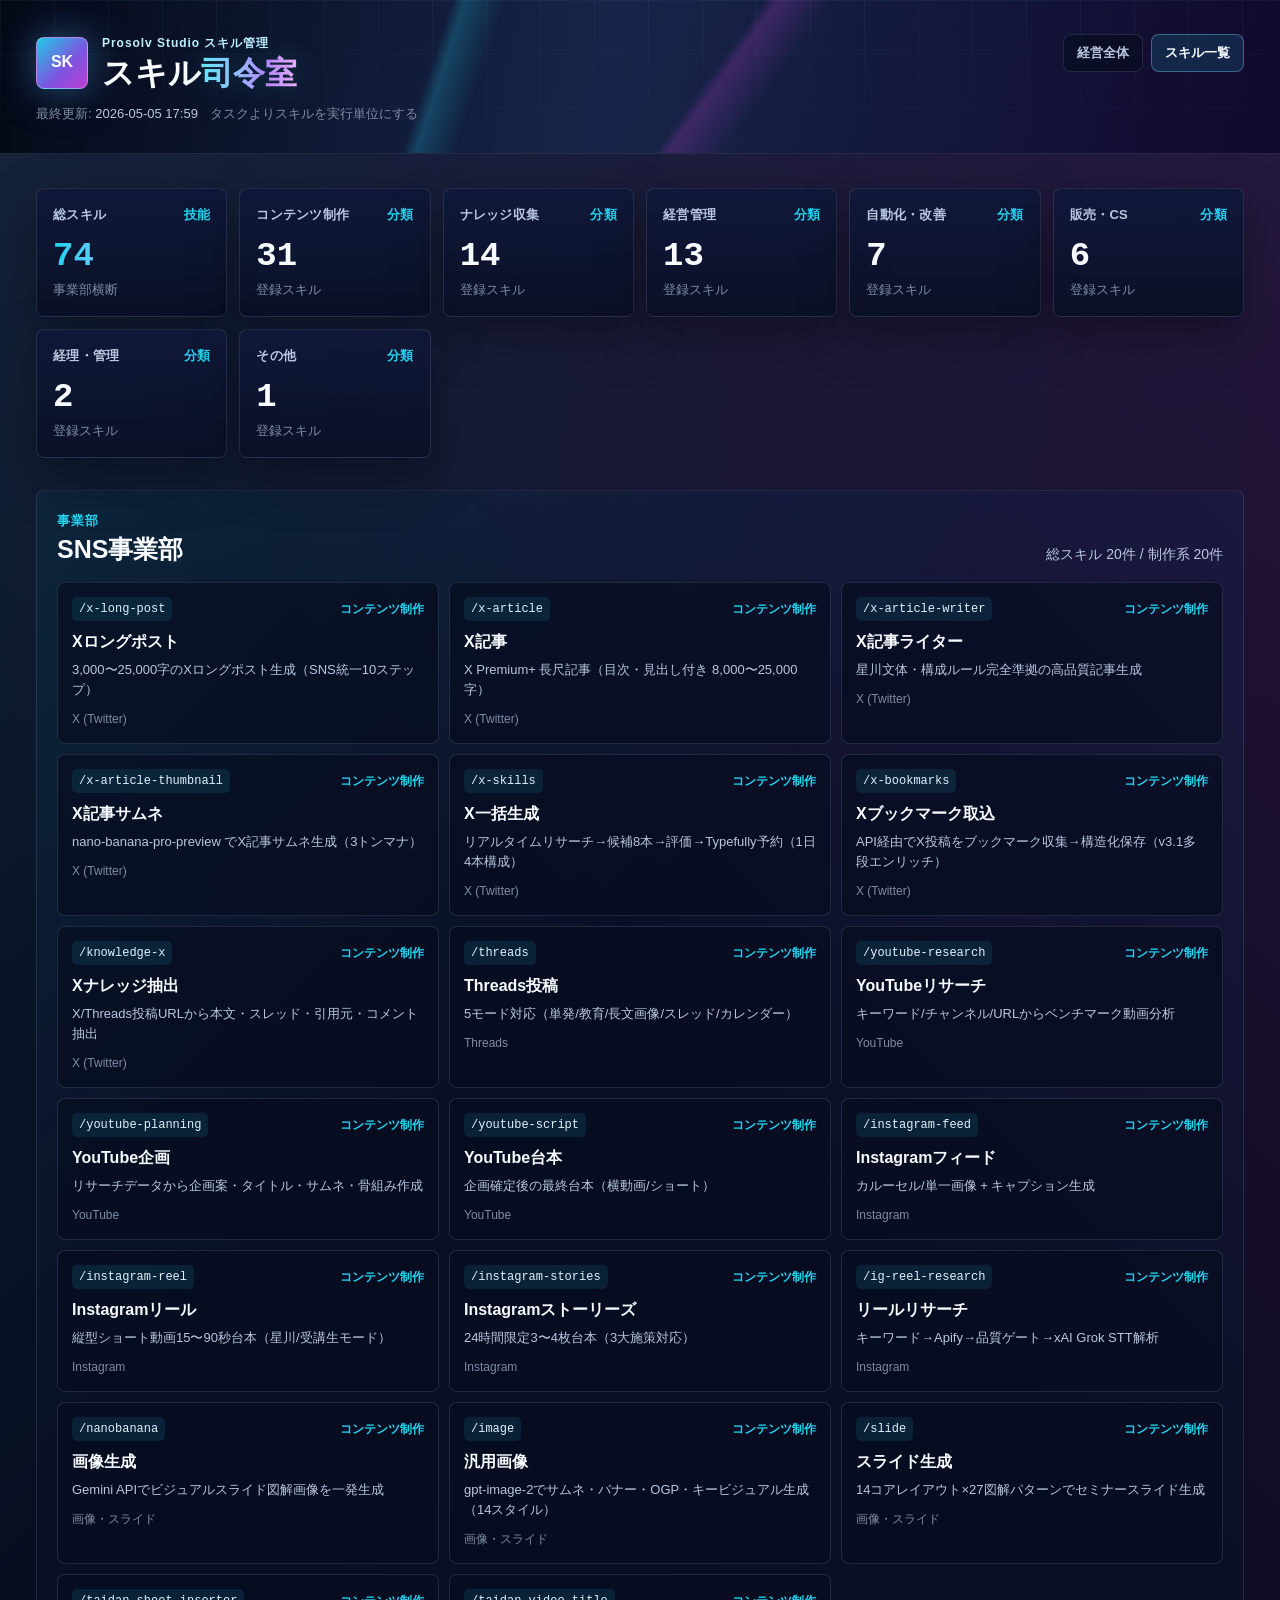
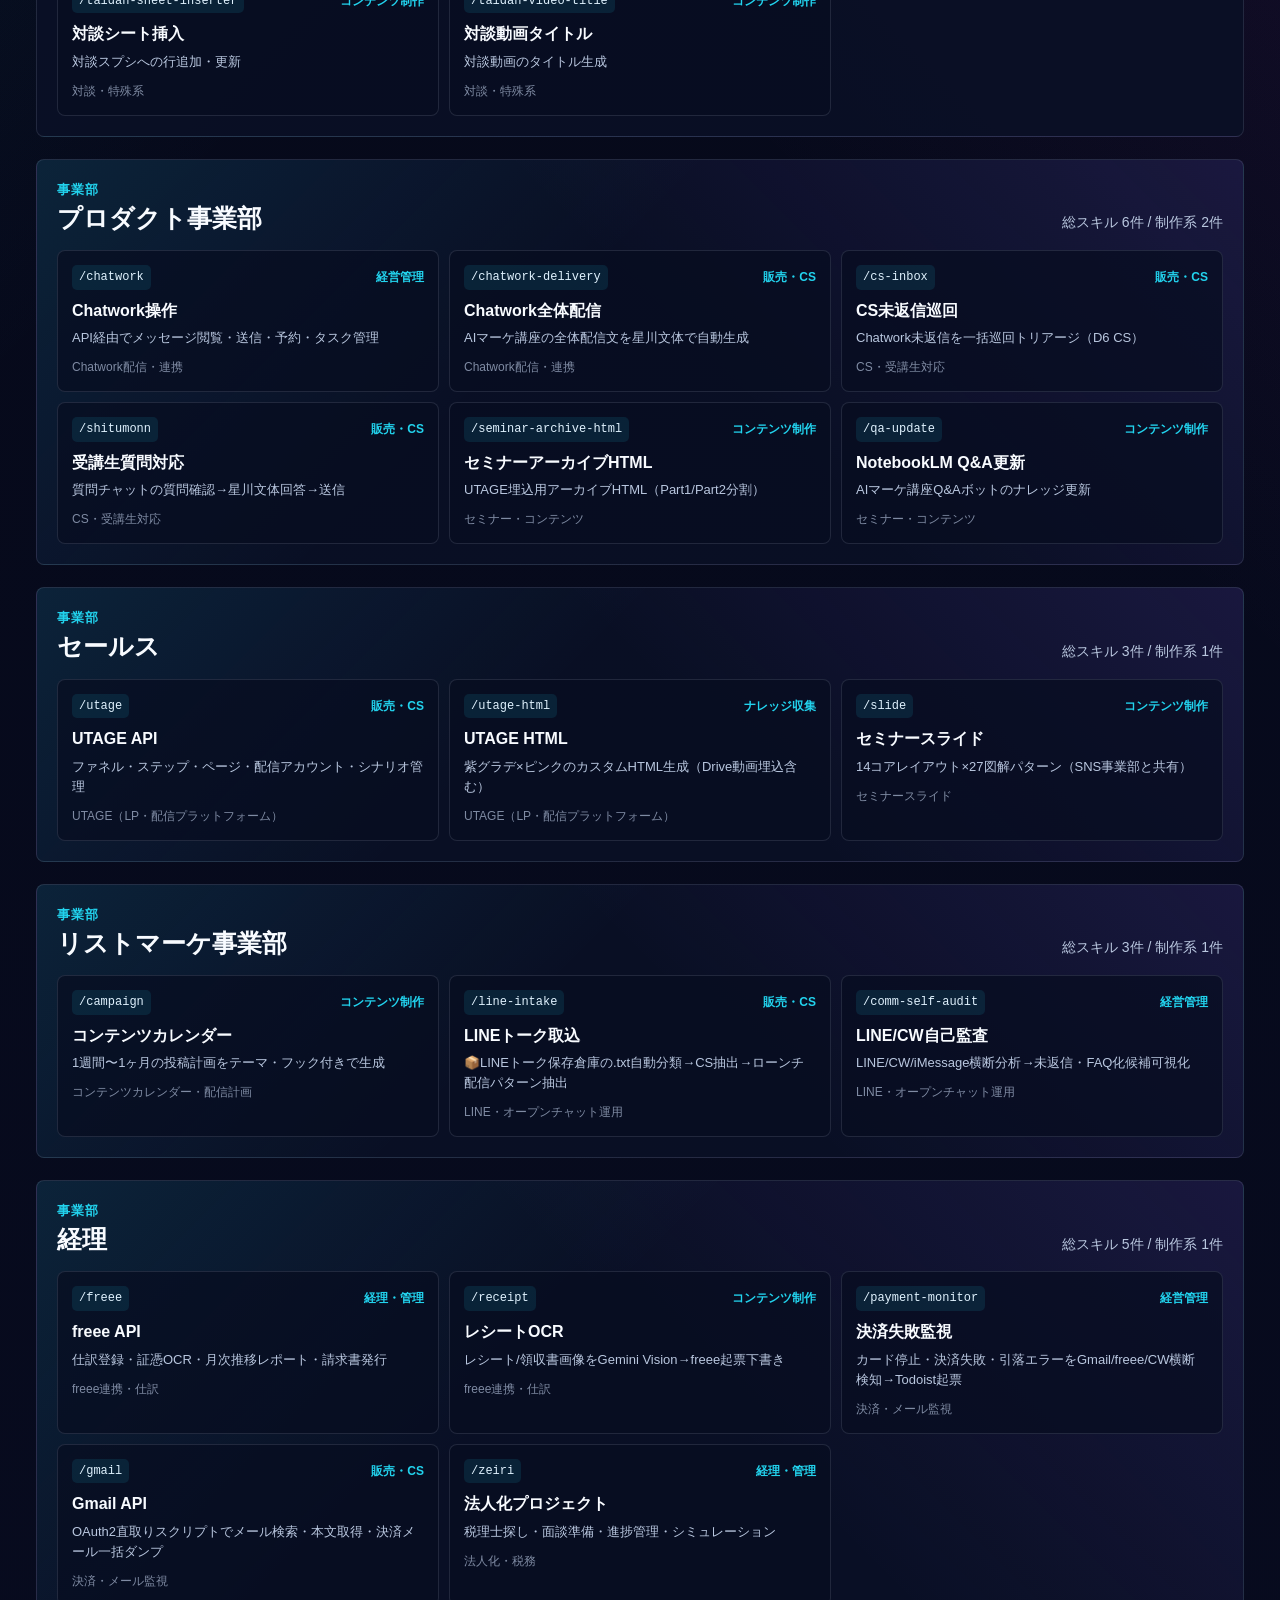
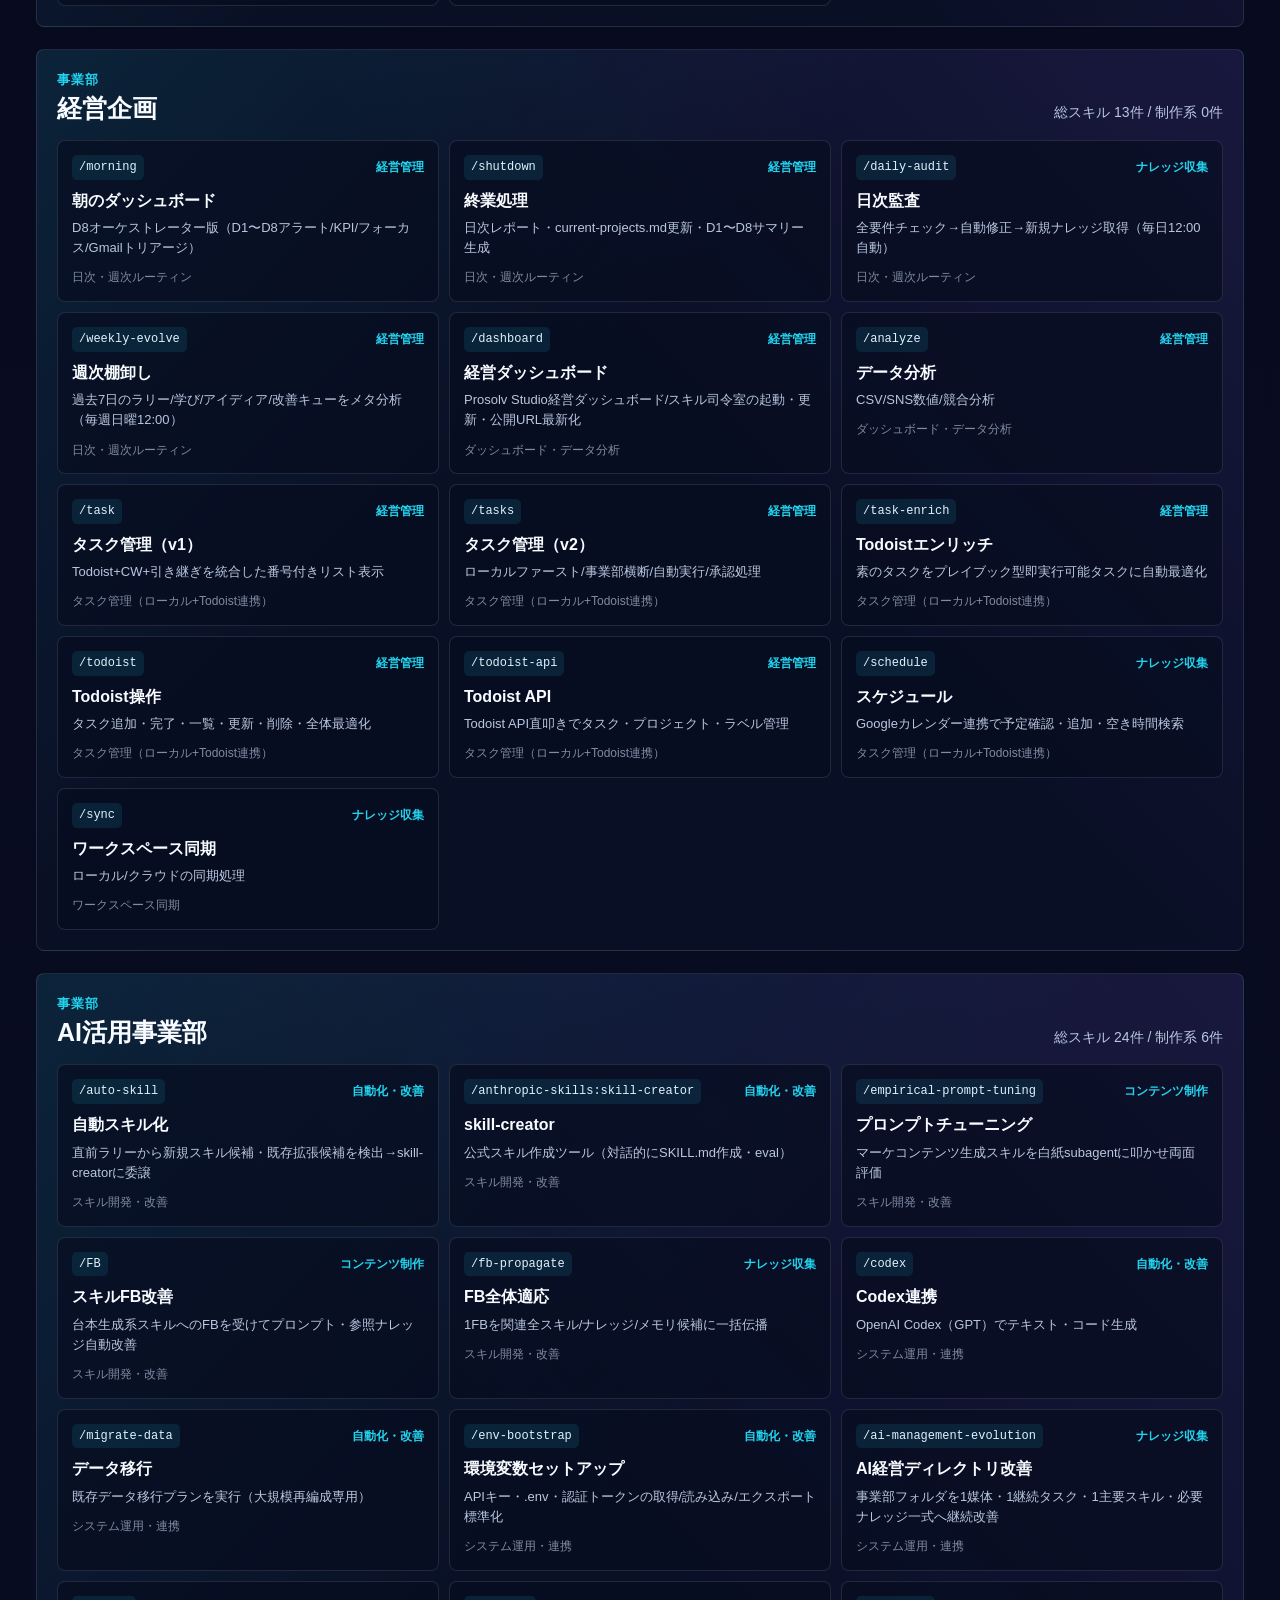
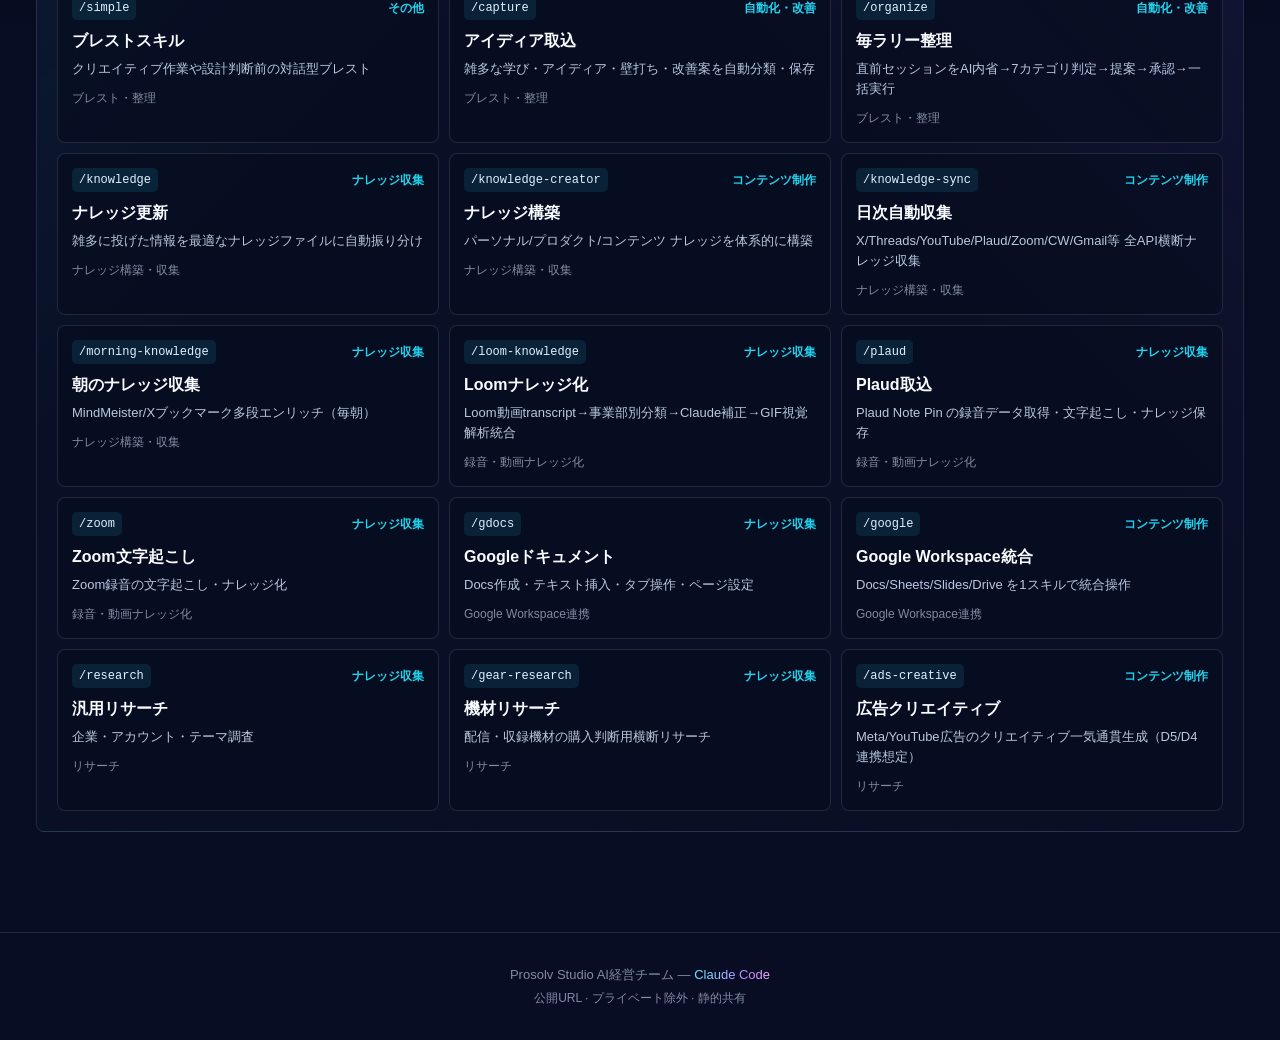
==== commit 4078786f: "Refresh dashboard 2026-05-05 17:59" ====
--- a/skills.html
+++ b/skills.html
@@ -26,7 +26,7 @@
       </div>
     </div>
     <div class="header-meta">
-      <span>最終更新: <span style="color:var(--muted)">2026-05-05 17:57</span></span>
+      <span>最終更新: <span style="color:var(--muted)">2026-05-05 17:59</span></span>
       <span>タスクよりスキルを実行単位にする</span>
     </div>
   </div>
@@ -511,7 +511,7 @@
             <span>経営管理</span>
           </div>
           <strong>経営ダッシュボード</strong>
-          <p>Prosolv Studio経営ダッシュボード起動・更新（http://localhost:3100）</p>
+          <p>Prosolv Studio経営ダッシュボード/スキル司令室の起動・更新・公開URL最新化</p>
           <small>ダッシュボード・データ分析</small>
         </div>
         <div class="skill-card">
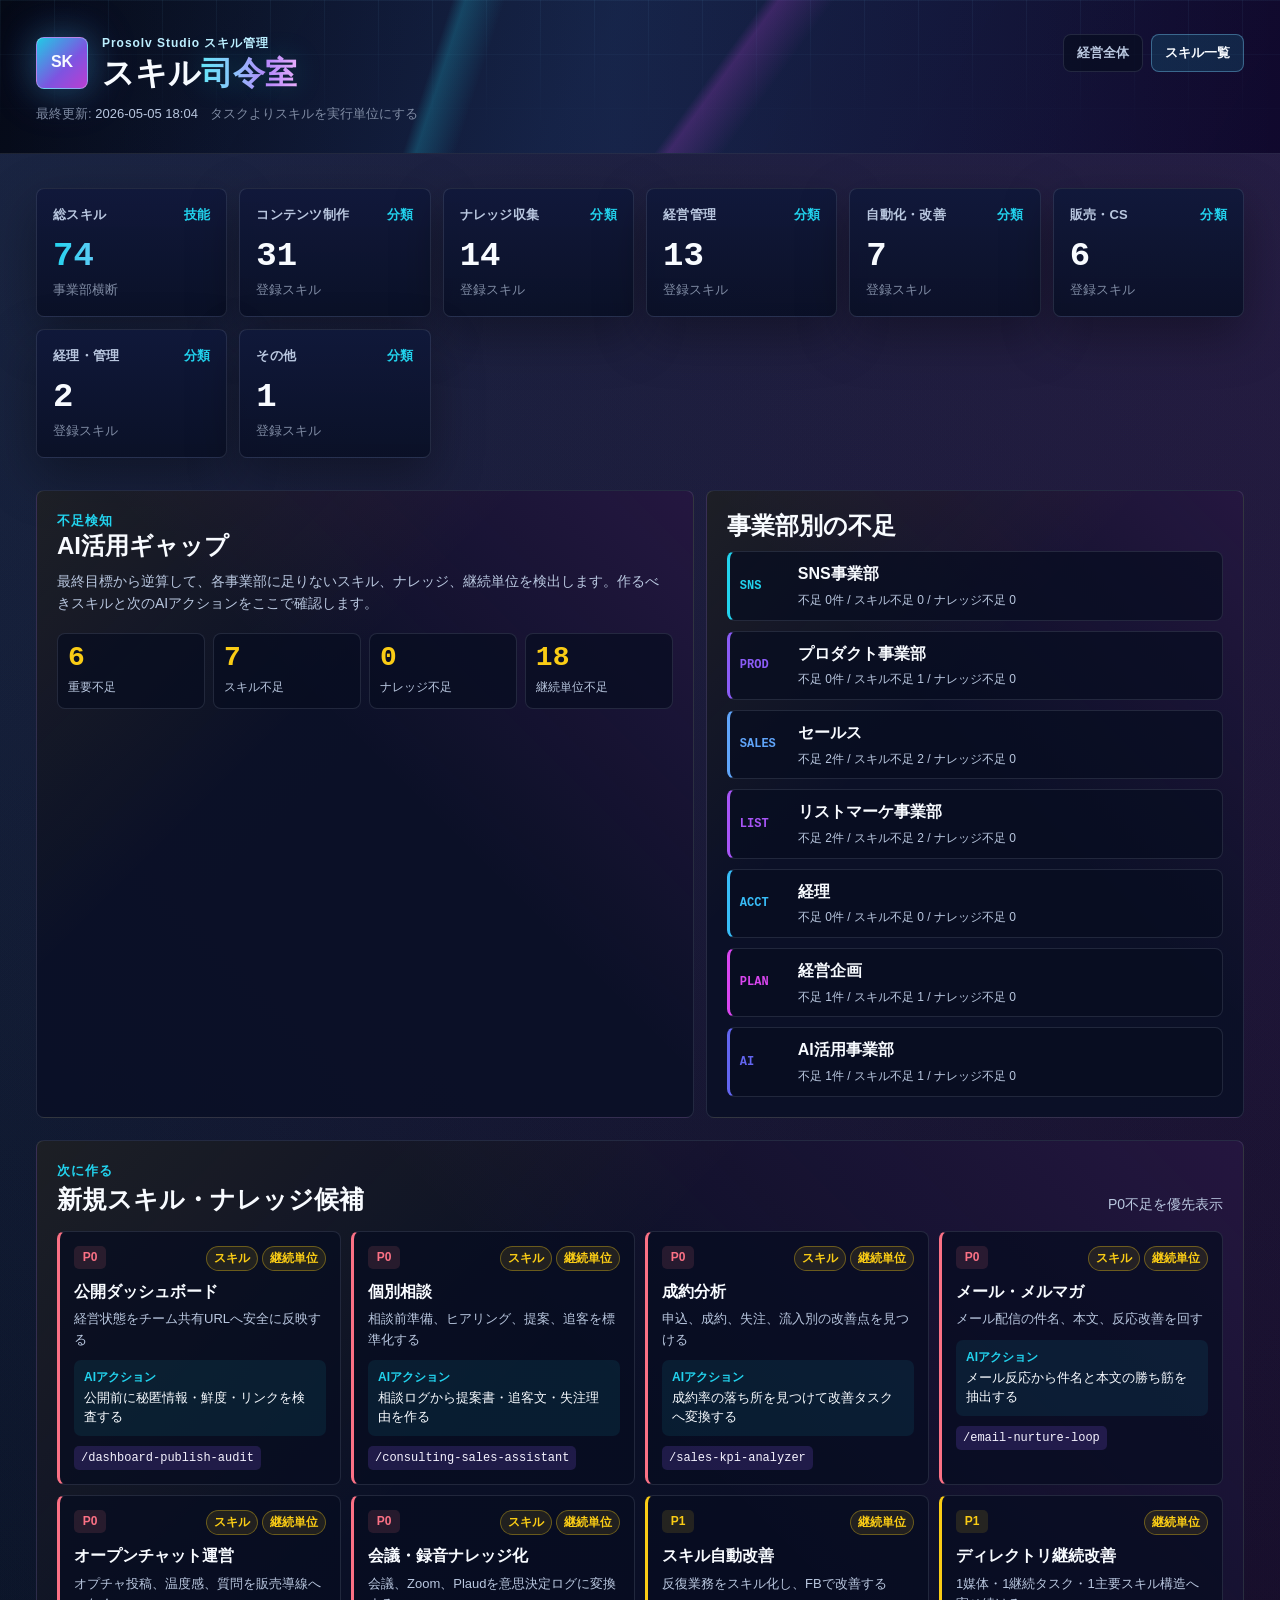
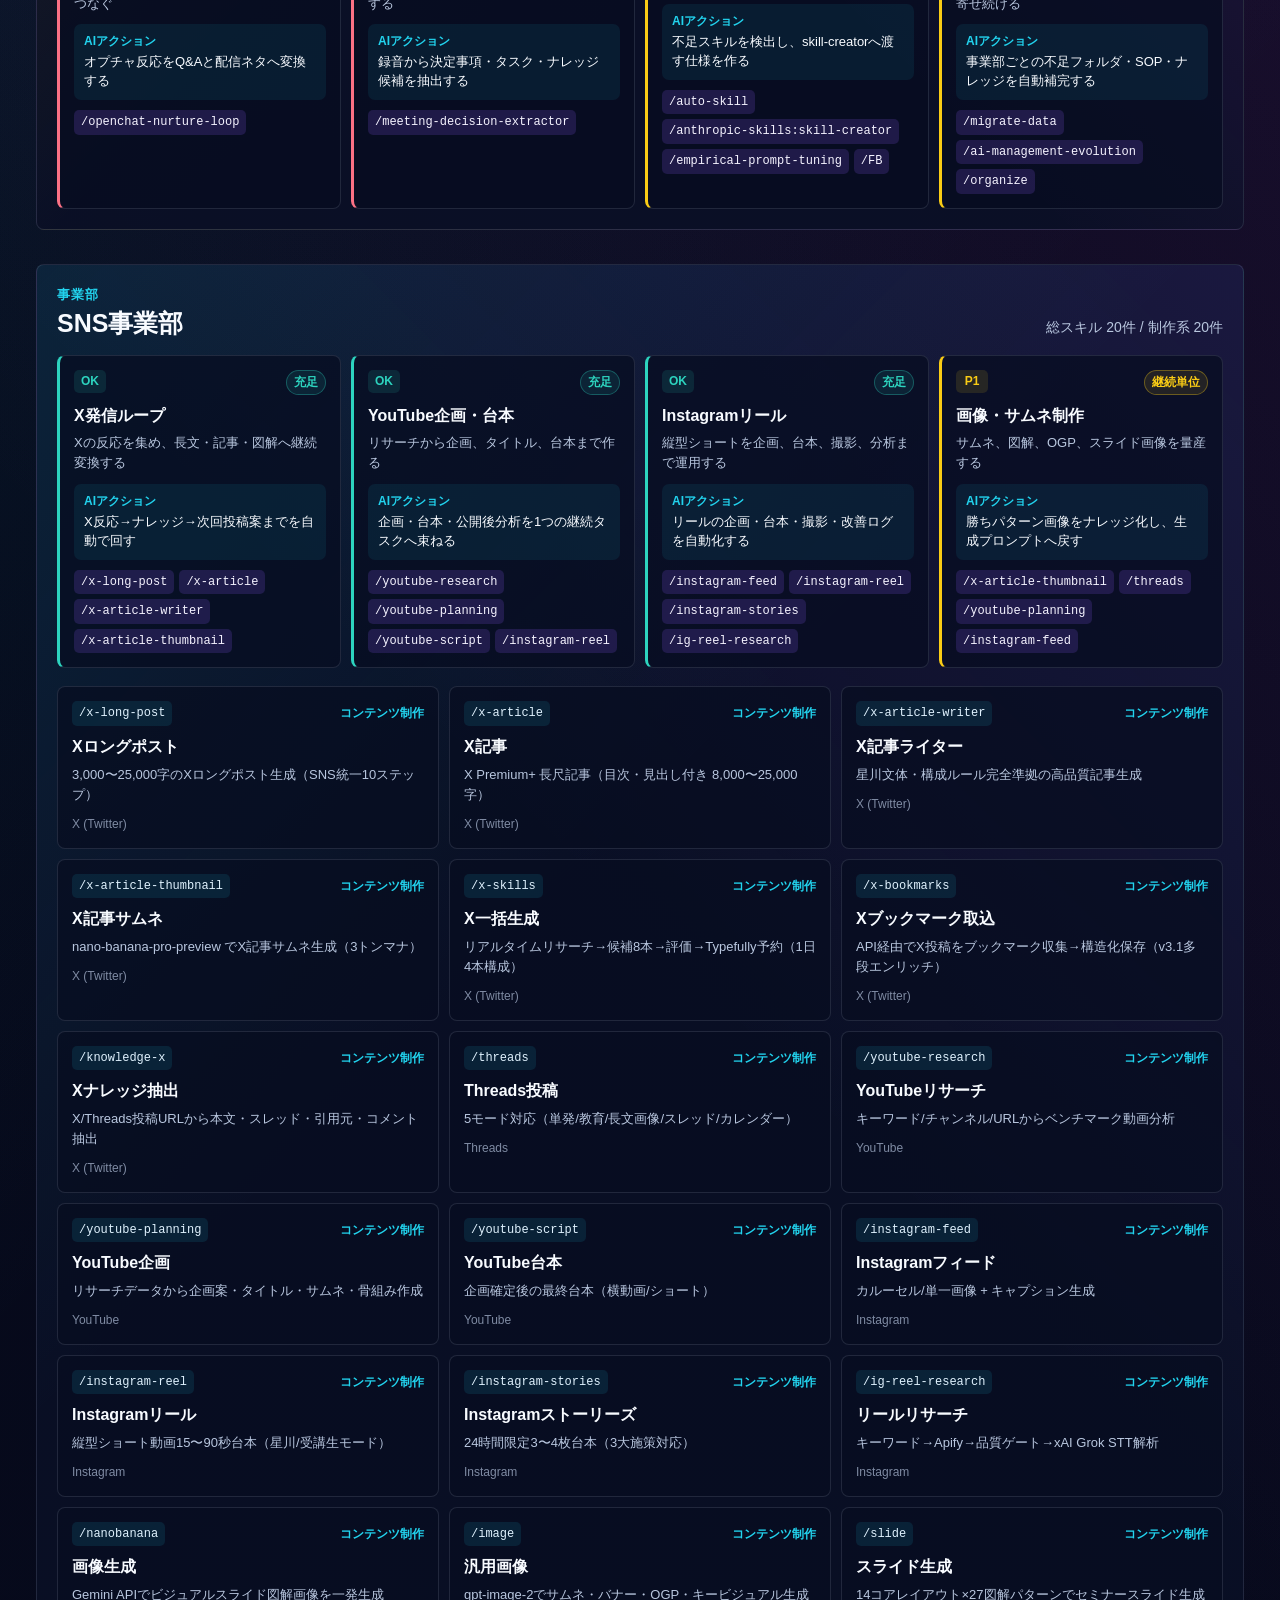
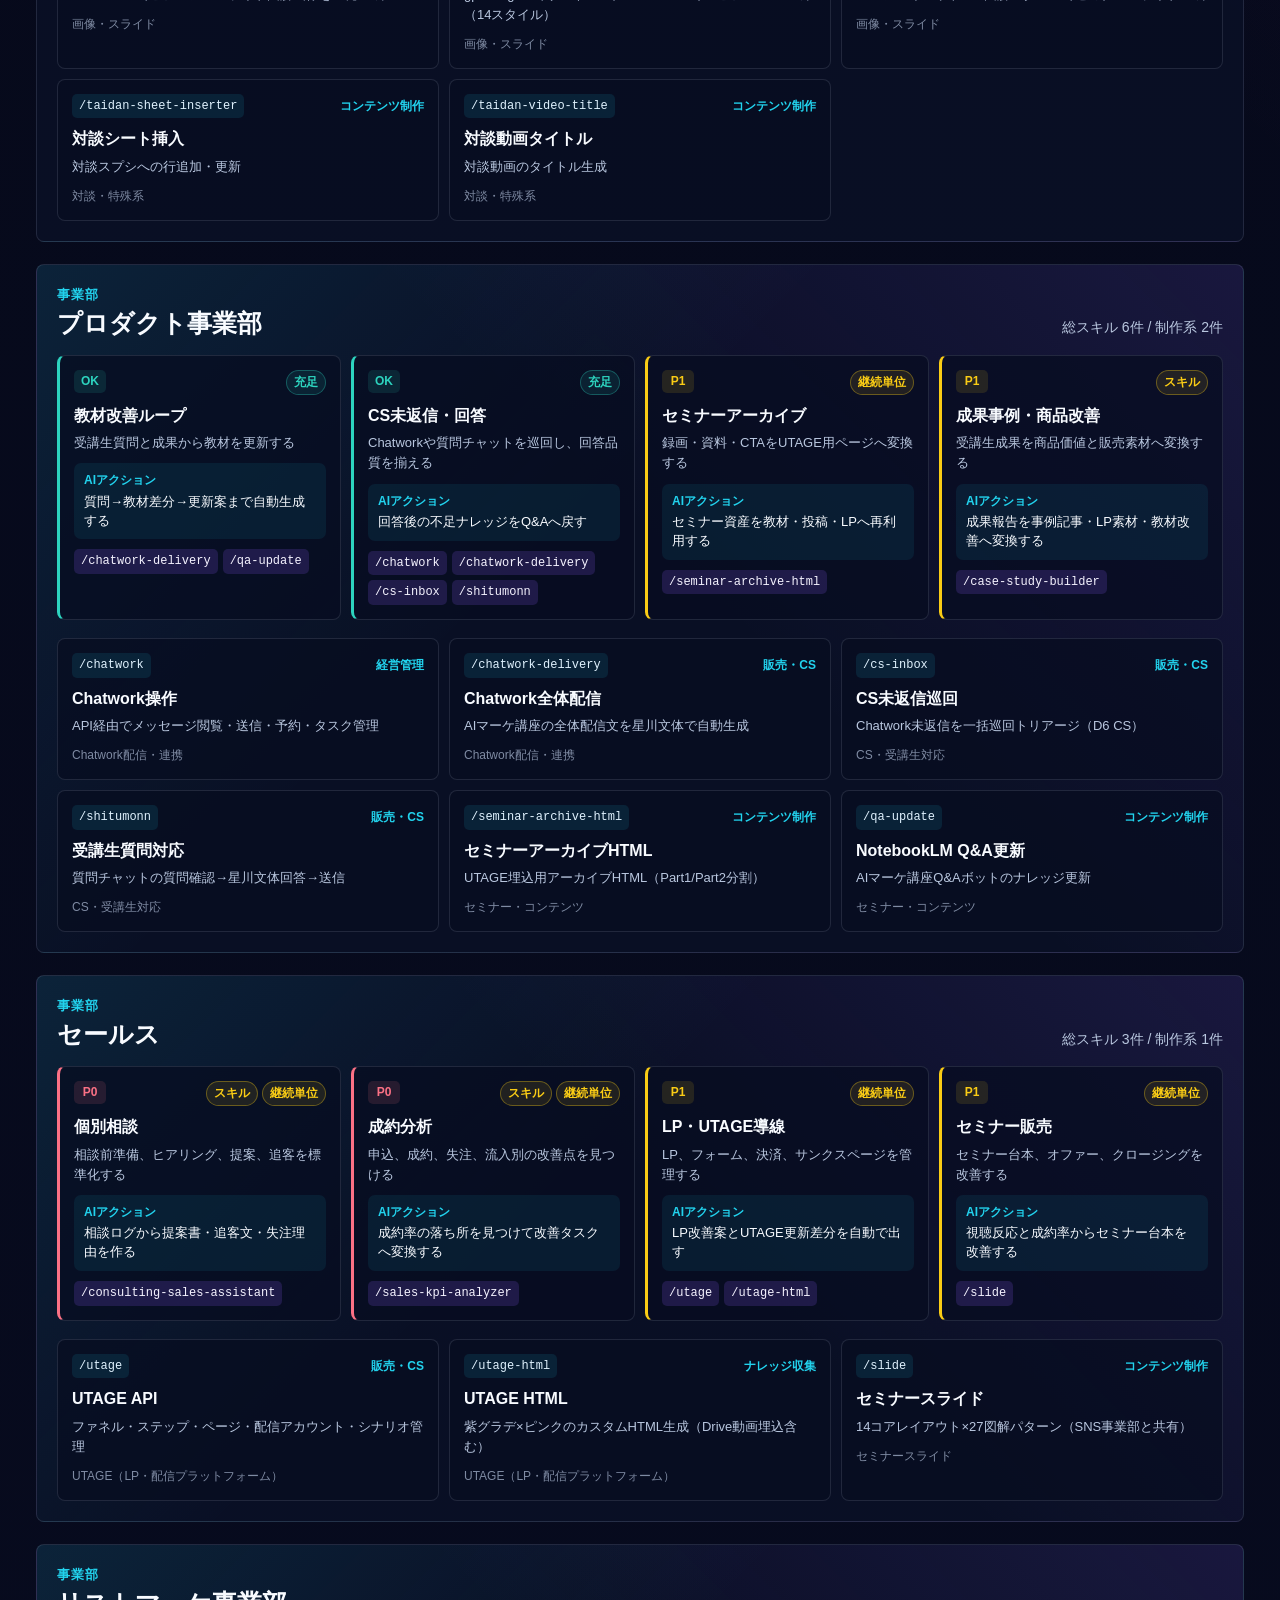
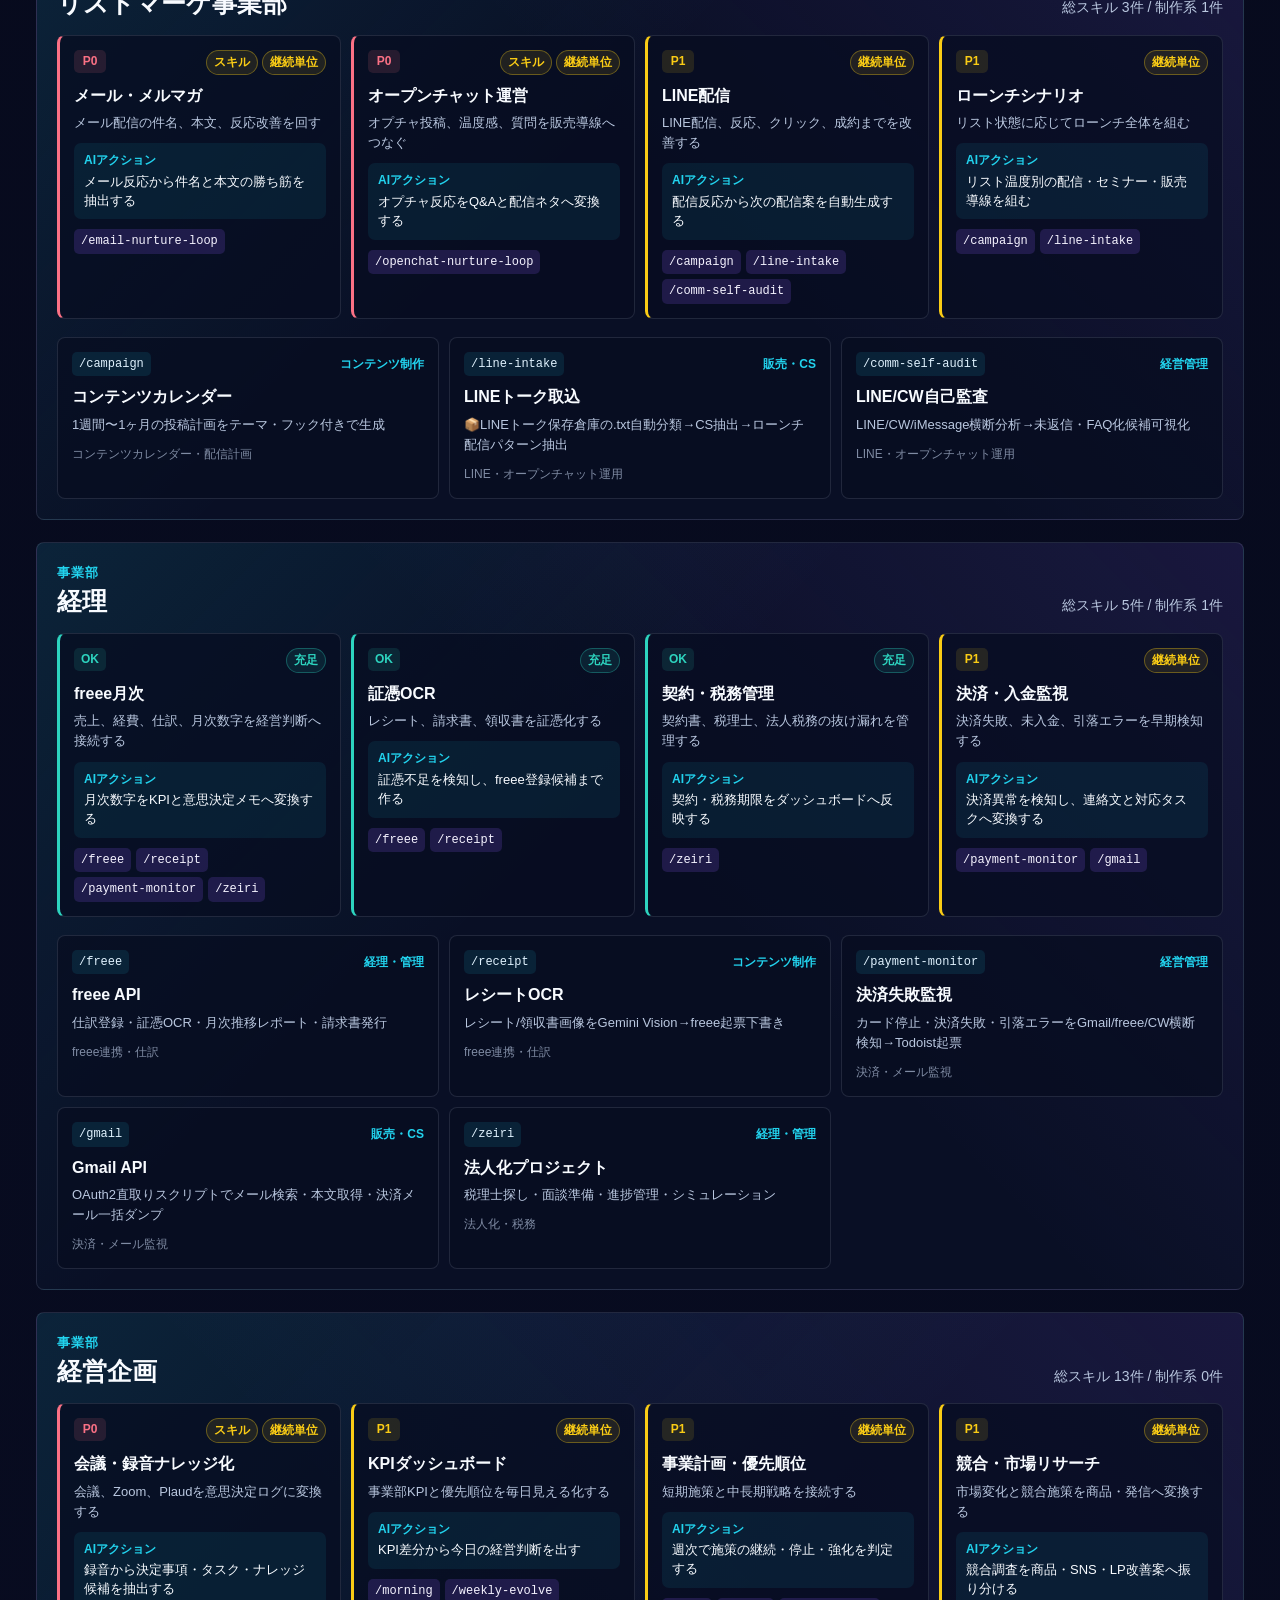
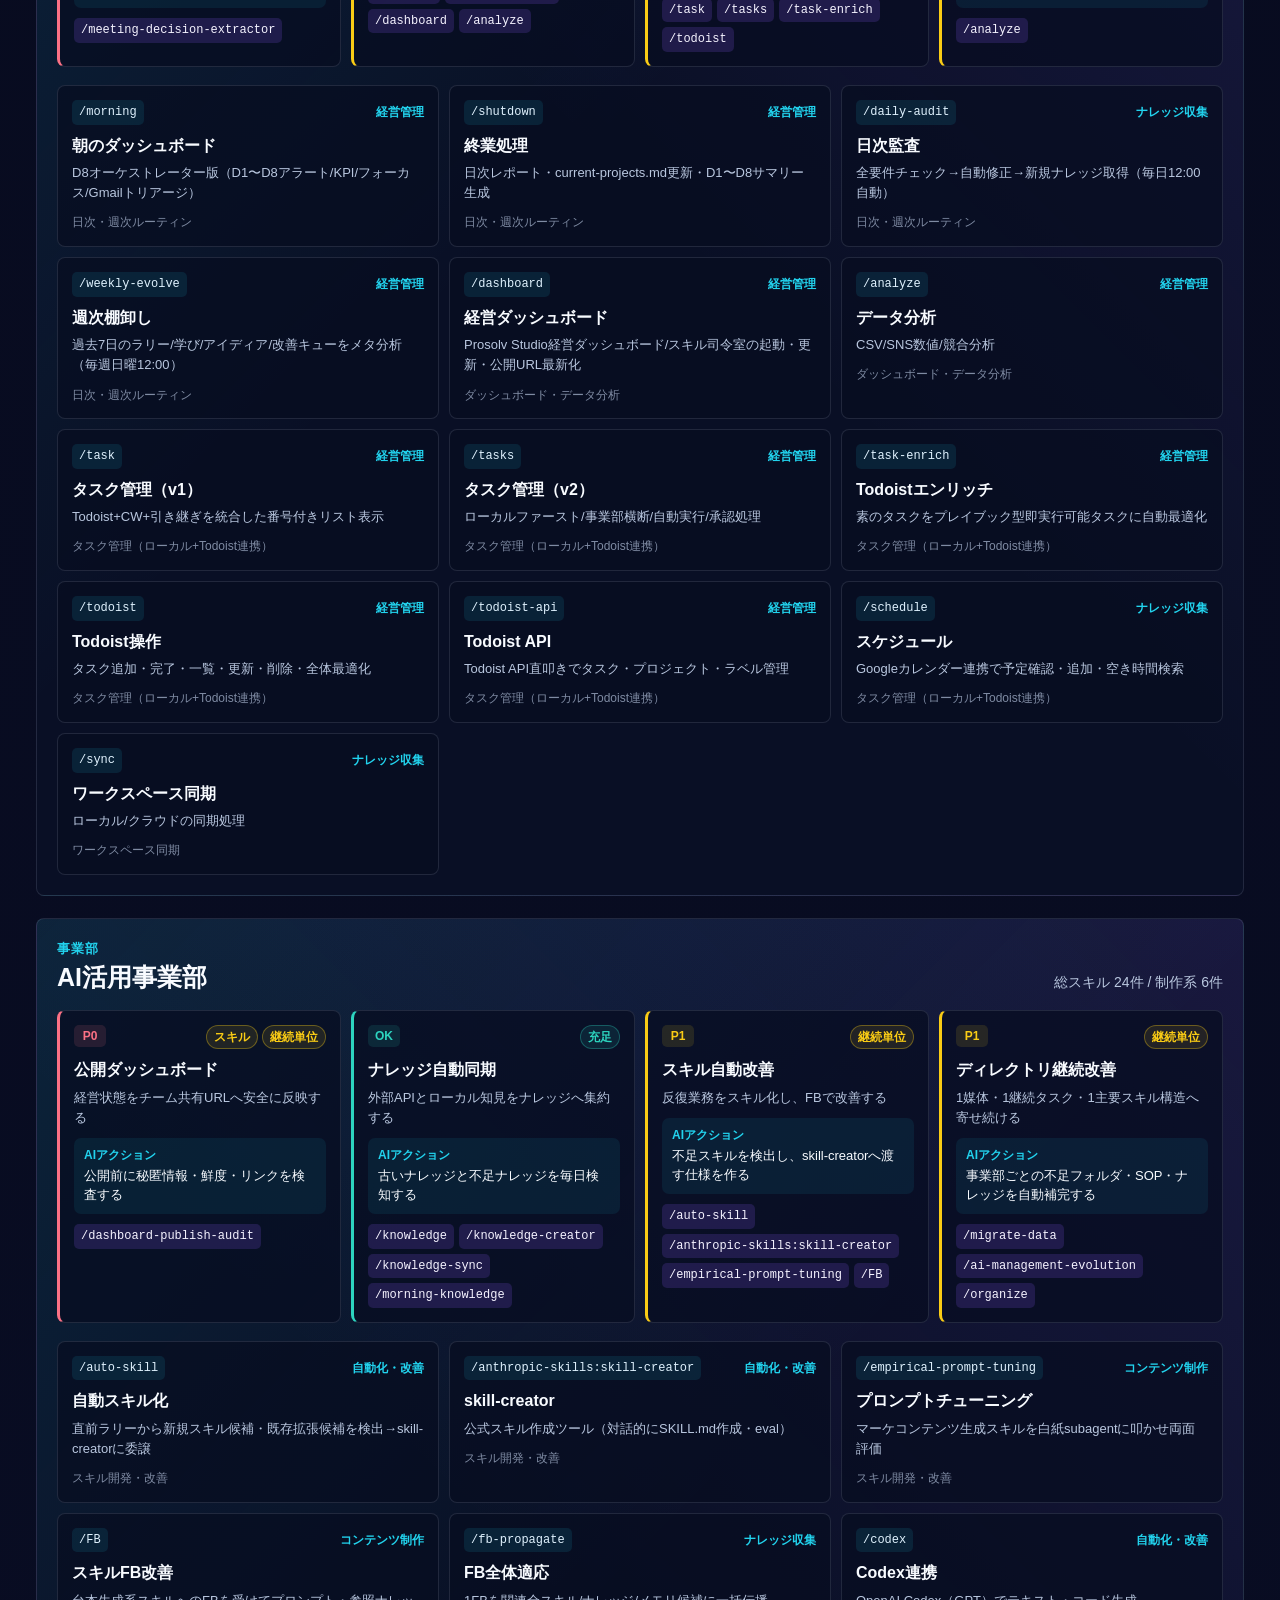
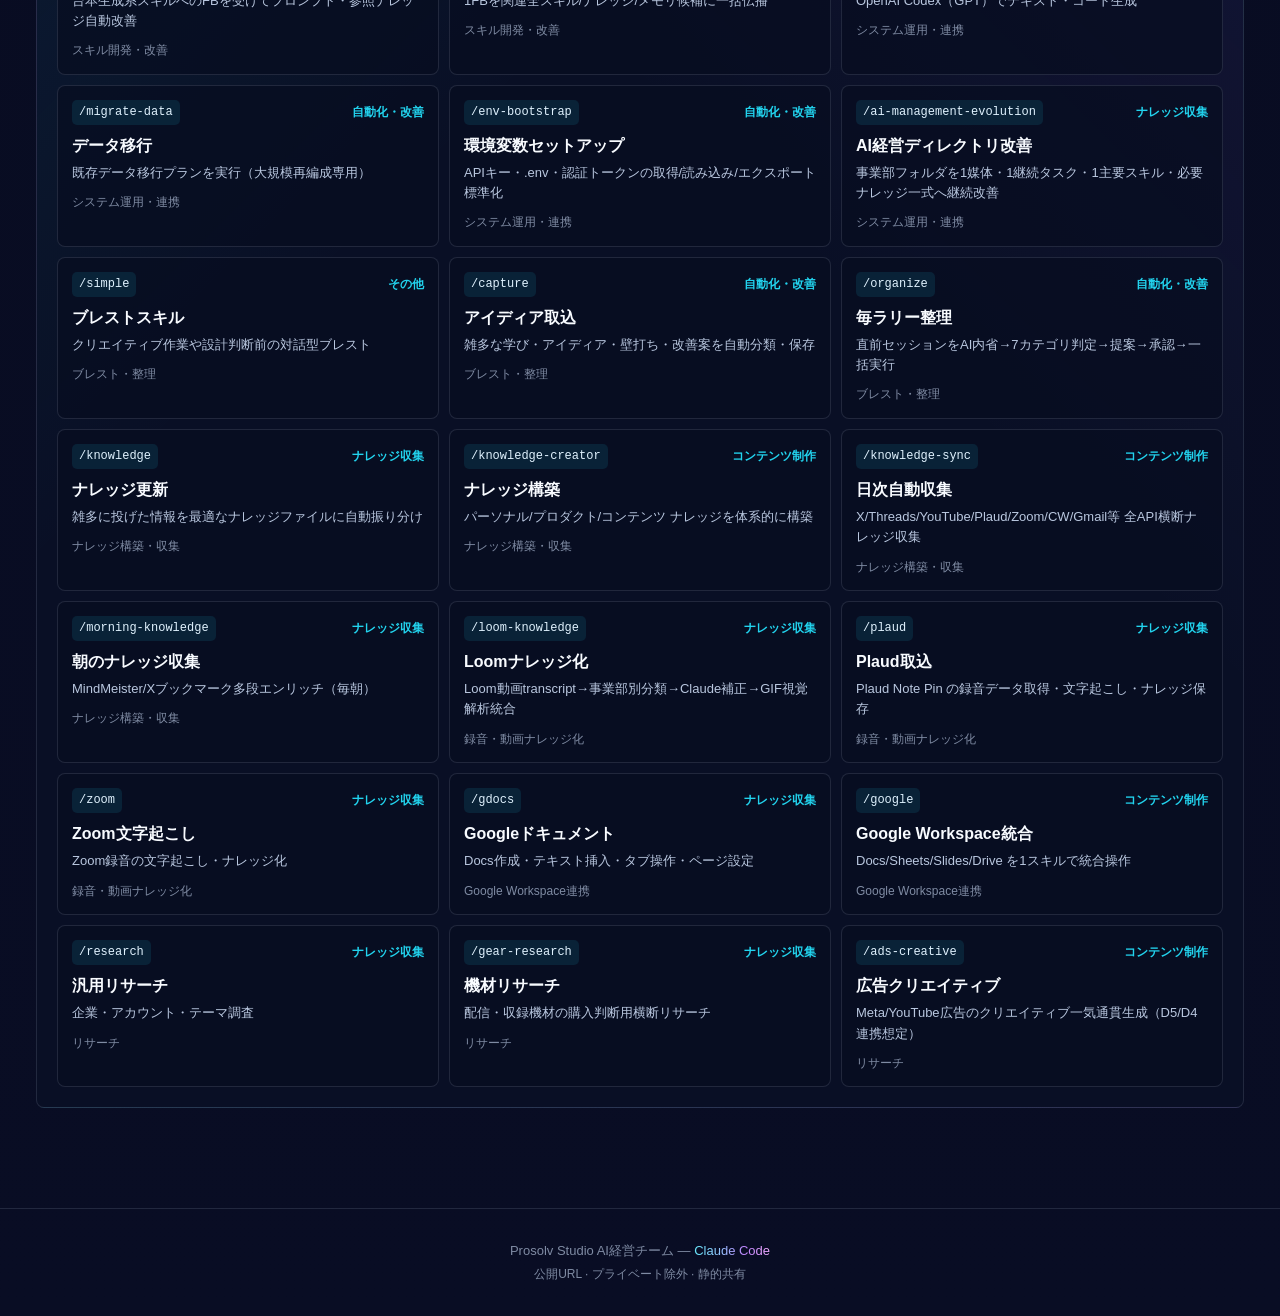
==== commit 59f46c8b: "Refresh dashboard 2026-05-05 18:04" ====
--- a/skills.html
+++ b/skills.html
@@ -26,7 +26,7 @@
       </div>
     </div>
     <div class="header-meta">
-      <span>最終更新: <span style="color:var(--muted)">2026-05-05 17:59</span></span>
+      <span>最終更新: <span style="color:var(--muted)">2026-05-05 18:04</span></span>
       <span>タスクよりスキルを実行単位にする</span>
     </div>
   </div>
@@ -76,6 +76,159 @@
           <div class="kpi-sub">登録スキル</div>
         </div>
   </div>
+  <div class="dashboard-band">
+    
+    <div class="gap-command-layout">
+      <div class="gap-hero-panel">
+        <div class="section-eyebrow">不足検知</div>
+        <h3>AI活用ギャップ</h3>
+        <p>最終目標から逆算して、各事業部に足りないスキル、ナレッジ、継続単位を検出します。作るべきスキルと次のAIアクションをここで確認します。</p>
+        <div class="gap-hero-metrics">
+          <div><strong>6</strong><span>重要不足</span></div>
+          <div><strong>7</strong><span>スキル不足</span></div>
+          <div><strong>0</strong><span>ナレッジ不足</span></div>
+          <div><strong>18</strong><span>継続単位不足</span></div>
+        </div>
+      </div>
+      <div class="gap-bu-panel">
+        <h3>事業部別の不足</h3>
+        
+        <a class="gap-bu-row" href="事業部別ダッシュボード/SNS事業部.html" style="--gap-bu-color:#22d3ee">
+          <span>SNS</span>
+          <strong>SNS事業部</strong>
+          <small>不足 0件 / スキル不足 0 / ナレッジ不足 0</small>
+        </a>
+        <a class="gap-bu-row" href="事業部別ダッシュボード/プロダクト事業部.html" style="--gap-bu-color:#8b5cf6">
+          <span>PROD</span>
+          <strong>プロダクト事業部</strong>
+          <small>不足 0件 / スキル不足 1 / ナレッジ不足 0</small>
+        </a>
+        <a class="gap-bu-row" href="事業部別ダッシュボード/セールス.html" style="--gap-bu-color:#60a5fa">
+          <span>SALES</span>
+          <strong>セールス</strong>
+          <small>不足 2件 / スキル不足 2 / ナレッジ不足 0</small>
+        </a>
+        <a class="gap-bu-row" href="事業部別ダッシュボード/リストマーケ事業部.html" style="--gap-bu-color:#a855f7">
+          <span>LIST</span>
+          <strong>リストマーケ事業部</strong>
+          <small>不足 2件 / スキル不足 2 / ナレッジ不足 0</small>
+        </a>
+        <a class="gap-bu-row" href="事業部別ダッシュボード/経理.html" style="--gap-bu-color:#38bdf8">
+          <span>ACCT</span>
+          <strong>経理</strong>
+          <small>不足 0件 / スキル不足 0 / ナレッジ不足 0</small>
+        </a>
+        <a class="gap-bu-row" href="事業部別ダッシュボード/経営企画.html" style="--gap-bu-color:#d946ef">
+          <span>PLAN</span>
+          <strong>経営企画</strong>
+          <small>不足 1件 / スキル不足 1 / ナレッジ不足 0</small>
+        </a>
+        <a class="gap-bu-row" href="事業部別ダッシュボード/AI活用事業部.html" style="--gap-bu-color:#6366f1">
+          <span>AI</span>
+          <strong>AI活用事業部</strong>
+          <small>不足 1件 / スキル不足 1 / ナレッジ不足 0</small>
+        </a>
+      </div>
+    </div>
+    <div class="gap-focus-band">
+      <div class="section-header">
+        <div>
+          <div class="section-eyebrow">次に作る</div>
+          <h2 class="section-title">新規スキル・ナレッジ候補</h2>
+        </div>
+        <span class="section-subtitle">P0不足を優先表示</span>
+      </div>
+      <div class="gap-card-grid">
+        <div class="gap-card p0">
+          <div class="gap-card-top">
+            <span class="gap-priority">P0</span>
+            <div class="gap-tags"><span class="tag warning">スキル</span><span class="tag warning">継続単位</span></div>
+          </div>
+          <strong>公開ダッシュボード</strong>
+          <p>経営状態をチーム共有URLへ安全に反映する</p>
+          <div class="gap-action"><span>AIアクション</span>公開前に秘匿情報・鮮度・リンクを検査する</div>
+          <div class="gap-skill-line"><code>/dashboard-publish-audit</code></div>
+          
+        </div>
+        <div class="gap-card p0">
+          <div class="gap-card-top">
+            <span class="gap-priority">P0</span>
+            <div class="gap-tags"><span class="tag warning">スキル</span><span class="tag warning">継続単位</span></div>
+          </div>
+          <strong>個別相談</strong>
+          <p>相談前準備、ヒアリング、提案、追客を標準化する</p>
+          <div class="gap-action"><span>AIアクション</span>相談ログから提案書・追客文・失注理由を作る</div>
+          <div class="gap-skill-line"><code>/consulting-sales-assistant</code></div>
+          
+        </div>
+        <div class="gap-card p0">
+          <div class="gap-card-top">
+            <span class="gap-priority">P0</span>
+            <div class="gap-tags"><span class="tag warning">スキル</span><span class="tag warning">継続単位</span></div>
+          </div>
+          <strong>成約分析</strong>
+          <p>申込、成約、失注、流入別の改善点を見つける</p>
+          <div class="gap-action"><span>AIアクション</span>成約率の落ち所を見つけて改善タスクへ変換する</div>
+          <div class="gap-skill-line"><code>/sales-kpi-analyzer</code></div>
+          
+        </div>
+        <div class="gap-card p0">
+          <div class="gap-card-top">
+            <span class="gap-priority">P0</span>
+            <div class="gap-tags"><span class="tag warning">スキル</span><span class="tag warning">継続単位</span></div>
+          </div>
+          <strong>メール・メルマガ</strong>
+          <p>メール配信の件名、本文、反応改善を回す</p>
+          <div class="gap-action"><span>AIアクション</span>メール反応から件名と本文の勝ち筋を抽出する</div>
+          <div class="gap-skill-line"><code>/email-nurture-loop</code></div>
+          
+        </div>
+        <div class="gap-card p0">
+          <div class="gap-card-top">
+            <span class="gap-priority">P0</span>
+            <div class="gap-tags"><span class="tag warning">スキル</span><span class="tag warning">継続単位</span></div>
+          </div>
+          <strong>オープンチャット運営</strong>
+          <p>オプチャ投稿、温度感、質問を販売導線へつなぐ</p>
+          <div class="gap-action"><span>AIアクション</span>オプチャ反応をQ&amp;Aと配信ネタへ変換する</div>
+          <div class="gap-skill-line"><code>/openchat-nurture-loop</code></div>
+          
+        </div>
+        <div class="gap-card p0">
+          <div class="gap-card-top">
+            <span class="gap-priority">P0</span>
+            <div class="gap-tags"><span class="tag warning">スキル</span><span class="tag warning">継続単位</span></div>
+          </div>
+          <strong>会議・録音ナレッジ化</strong>
+          <p>会議、Zoom、Plaudを意思決定ログに変換する</p>
+          <div class="gap-action"><span>AIアクション</span>録音から決定事項・タスク・ナレッジ候補を抽出する</div>
+          <div class="gap-skill-line"><code>/meeting-decision-extractor</code></div>
+          
+        </div>
+        <div class="gap-card p1">
+          <div class="gap-card-top">
+            <span class="gap-priority">P1</span>
+            <div class="gap-tags"><span class="tag warning">継続単位</span></div>
+          </div>
+          <strong>スキル自動改善</strong>
+          <p>反復業務をスキル化し、FBで改善する</p>
+          <div class="gap-action"><span>AIアクション</span>不足スキルを検出し、skill-creatorへ渡す仕様を作る</div>
+          <div class="gap-skill-line"><code>/auto-skill</code><code>/anthropic-skills:skill-creator</code><code>/empirical-prompt-tuning</code><code>/FB</code></div>
+          
+        </div>
+        <div class="gap-card p1">
+          <div class="gap-card-top">
+            <span class="gap-priority">P1</span>
+            <div class="gap-tags"><span class="tag warning">継続単位</span></div>
+          </div>
+          <strong>ディレクトリ継続改善</strong>
+          <p>1媒体・1継続タスク・1主要スキル構造へ寄せ続ける</p>
+          <div class="gap-action"><span>AIアクション</span>事業部ごとの不足フォルダ・SOP・ナレッジを自動補完する</div>
+          <div class="gap-skill-line"><code>/migrate-data</code><code>/ai-management-evolution</code><code>/organize</code></div>
+          
+        </div></div>
+    </div>
+  </div>
   
         <section class="skill-bu-section" style="--skill-bu-color:#22d3ee">
           <div class="section-header">
@@ -85,6 +238,53 @@
             </div>
             <span class="section-subtitle">総スキル 20件 / 制作系 20件</span>
           </div>
+          <div style="margin-bottom:18px">
+            <div class="gap-card-grid">
+        <div class="gap-card ok">
+          <div class="gap-card-top">
+            <span class="gap-priority">OK</span>
+            <div class="gap-tags"><span class="tag success">充足</span></div>
+          </div>
+          <strong>X発信ループ</strong>
+          <p>Xの反応を集め、長文・記事・図解へ継続変換する</p>
+          <div class="gap-action"><span>AIアクション</span>X反応→ナレッジ→次回投稿案までを自動で回す</div>
+          <div class="gap-skill-line"><code>/x-long-post</code><code>/x-article</code><code>/x-article-writer</code><code>/x-article-thumbnail</code></div>
+          
+        </div>
+        <div class="gap-card ok">
+          <div class="gap-card-top">
+            <span class="gap-priority">OK</span>
+            <div class="gap-tags"><span class="tag success">充足</span></div>
+          </div>
+          <strong>YouTube企画・台本</strong>
+          <p>リサーチから企画、タイトル、台本まで作る</p>
+          <div class="gap-action"><span>AIアクション</span>企画・台本・公開後分析を1つの継続タスクへ束ねる</div>
+          <div class="gap-skill-line"><code>/youtube-research</code><code>/youtube-planning</code><code>/youtube-script</code><code>/instagram-reel</code></div>
+          
+        </div>
+        <div class="gap-card ok">
+          <div class="gap-card-top">
+            <span class="gap-priority">OK</span>
+            <div class="gap-tags"><span class="tag success">充足</span></div>
+          </div>
+          <strong>Instagramリール</strong>
+          <p>縦型ショートを企画、台本、撮影、分析まで運用する</p>
+          <div class="gap-action"><span>AIアクション</span>リールの企画・台本・撮影・改善ログを自動化する</div>
+          <div class="gap-skill-line"><code>/instagram-feed</code><code>/instagram-reel</code><code>/instagram-stories</code><code>/ig-reel-research</code></div>
+          
+        </div>
+        <div class="gap-card p1">
+          <div class="gap-card-top">
+            <span class="gap-priority">P1</span>
+            <div class="gap-tags"><span class="tag warning">継続単位</span></div>
+          </div>
+          <strong>画像・サムネ制作</strong>
+          <p>サムネ、図解、OGP、スライド画像を量産する</p>
+          <div class="gap-action"><span>AIアクション</span>勝ちパターン画像をナレッジ化し、生成プロンプトへ戻す</div>
+          <div class="gap-skill-line"><code>/x-article-thumbnail</code><code>/threads</code><code>/youtube-planning</code><code>/instagram-feed</code></div>
+          
+        </div></div>
+          </div>
           <div class="skill-card-grid">
         <div class="skill-card">
           <div class="skill-card-top">
@@ -275,6 +475,53 @@
             </div>
             <span class="section-subtitle">総スキル 6件 / 制作系 2件</span>
           </div>
+          <div style="margin-bottom:18px">
+            <div class="gap-card-grid">
+        <div class="gap-card ok">
+          <div class="gap-card-top">
+            <span class="gap-priority">OK</span>
+            <div class="gap-tags"><span class="tag success">充足</span></div>
+          </div>
+          <strong>教材改善ループ</strong>
+          <p>受講生質問と成果から教材を更新する</p>
+          <div class="gap-action"><span>AIアクション</span>質問→教材差分→更新案まで自動生成する</div>
+          <div class="gap-skill-line"><code>/chatwork-delivery</code><code>/qa-update</code></div>
+          
+        </div>
+        <div class="gap-card ok">
+          <div class="gap-card-top">
+            <span class="gap-priority">OK</span>
+            <div class="gap-tags"><span class="tag success">充足</span></div>
+          </div>
+          <strong>CS未返信・回答</strong>
+          <p>Chatworkや質問チャットを巡回し、回答品質を揃える</p>
+          <div class="gap-action"><span>AIアクション</span>回答後の不足ナレッジをQ&amp;Aへ戻す</div>
+          <div class="gap-skill-line"><code>/chatwork</code><code>/chatwork-delivery</code><code>/cs-inbox</code><code>/shitumonn</code></div>
+          
+        </div>
+        <div class="gap-card p1">
+          <div class="gap-card-top">
+            <span class="gap-priority">P1</span>
+            <div class="gap-tags"><span class="tag warning">継続単位</span></div>
+          </div>
+          <strong>セミナーアーカイブ</strong>
+          <p>録画・資料・CTAをUTAGE用ページへ変換する</p>
+          <div class="gap-action"><span>AIアクション</span>セミナー資産を教材・投稿・LPへ再利用する</div>
+          <div class="gap-skill-line"><code>/seminar-archive-html</code></div>
+          
+        </div>
+        <div class="gap-card p1">
+          <div class="gap-card-top">
+            <span class="gap-priority">P1</span>
+            <div class="gap-tags"><span class="tag warning">スキル</span></div>
+          </div>
+          <strong>成果事例・商品改善</strong>
+          <p>受講生成果を商品価値と販売素材へ変換する</p>
+          <div class="gap-action"><span>AIアクション</span>成果報告を事例記事・LP素材・教材改善へ変換する</div>
+          <div class="gap-skill-line"><code>/case-study-builder</code></div>
+          
+        </div></div>
+          </div>
           <div class="skill-card-grid">
         <div class="skill-card">
           <div class="skill-card-top">
@@ -339,6 +586,53 @@
             </div>
             <span class="section-subtitle">総スキル 3件 / 制作系 1件</span>
           </div>
+          <div style="margin-bottom:18px">
+            <div class="gap-card-grid">
+        <div class="gap-card p0">
+          <div class="gap-card-top">
+            <span class="gap-priority">P0</span>
+            <div class="gap-tags"><span class="tag warning">スキル</span><span class="tag warning">継続単位</span></div>
+          </div>
+          <strong>個別相談</strong>
+          <p>相談前準備、ヒアリング、提案、追客を標準化する</p>
+          <div class="gap-action"><span>AIアクション</span>相談ログから提案書・追客文・失注理由を作る</div>
+          <div class="gap-skill-line"><code>/consulting-sales-assistant</code></div>
+          
+        </div>
+        <div class="gap-card p0">
+          <div class="gap-card-top">
+            <span class="gap-priority">P0</span>
+            <div class="gap-tags"><span class="tag warning">スキル</span><span class="tag warning">継続単位</span></div>
+          </div>
+          <strong>成約分析</strong>
+          <p>申込、成約、失注、流入別の改善点を見つける</p>
+          <div class="gap-action"><span>AIアクション</span>成約率の落ち所を見つけて改善タスクへ変換する</div>
+          <div class="gap-skill-line"><code>/sales-kpi-analyzer</code></div>
+          
+        </div>
+        <div class="gap-card p1">
+          <div class="gap-card-top">
+            <span class="gap-priority">P1</span>
+            <div class="gap-tags"><span class="tag warning">継続単位</span></div>
+          </div>
+          <strong>LP・UTAGE導線</strong>
+          <p>LP、フォーム、決済、サンクスページを管理する</p>
+          <div class="gap-action"><span>AIアクション</span>LP改善案とUTAGE更新差分を自動で出す</div>
+          <div class="gap-skill-line"><code>/utage</code><code>/utage-html</code></div>
+          
+        </div>
+        <div class="gap-card p1">
+          <div class="gap-card-top">
+            <span class="gap-priority">P1</span>
+            <div class="gap-tags"><span class="tag warning">継続単位</span></div>
+          </div>
+          <strong>セミナー販売</strong>
+          <p>セミナー台本、オファー、クロージングを改善する</p>
+          <div class="gap-action"><span>AIアクション</span>視聴反応と成約率からセミナー台本を改善する</div>
+          <div class="gap-skill-line"><code>/slide</code></div>
+          
+        </div></div>
+          </div>
           <div class="skill-card-grid">
         <div class="skill-card">
           <div class="skill-card-top">
@@ -376,6 +670,53 @@
             </div>
             <span class="section-subtitle">総スキル 3件 / 制作系 1件</span>
           </div>
+          <div style="margin-bottom:18px">
+            <div class="gap-card-grid">
+        <div class="gap-card p0">
+          <div class="gap-card-top">
+            <span class="gap-priority">P0</span>
+            <div class="gap-tags"><span class="tag warning">スキル</span><span class="tag warning">継続単位</span></div>
+          </div>
+          <strong>メール・メルマガ</strong>
+          <p>メール配信の件名、本文、反応改善を回す</p>
+          <div class="gap-action"><span>AIアクション</span>メール反応から件名と本文の勝ち筋を抽出する</div>
+          <div class="gap-skill-line"><code>/email-nurture-loop</code></div>
+          
+        </div>
+        <div class="gap-card p0">
+          <div class="gap-card-top">
+            <span class="gap-priority">P0</span>
+            <div class="gap-tags"><span class="tag warning">スキル</span><span class="tag warning">継続単位</span></div>
+          </div>
+          <strong>オープンチャット運営</strong>
+          <p>オプチャ投稿、温度感、質問を販売導線へつなぐ</p>
+          <div class="gap-action"><span>AIアクション</span>オプチャ反応をQ&amp;Aと配信ネタへ変換する</div>
+          <div class="gap-skill-line"><code>/openchat-nurture-loop</code></div>
+          
+        </div>
+        <div class="gap-card p1">
+          <div class="gap-card-top">
+            <span class="gap-priority">P1</span>
+            <div class="gap-tags"><span class="tag warning">継続単位</span></div>
+          </div>
+          <strong>LINE配信</strong>
+          <p>LINE配信、反応、クリック、成約までを改善する</p>
+          <div class="gap-action"><span>AIアクション</span>配信反応から次の配信案を自動生成する</div>
+          <div class="gap-skill-line"><code>/campaign</code><code>/line-intake</code><code>/comm-self-audit</code></div>
+          
+        </div>
+        <div class="gap-card p1">
+          <div class="gap-card-top">
+            <span class="gap-priority">P1</span>
+            <div class="gap-tags"><span class="tag warning">継続単位</span></div>
+          </div>
+          <strong>ローンチシナリオ</strong>
+          <p>リスト状態に応じてローンチ全体を組む</p>
+          <div class="gap-action"><span>AIアクション</span>リスト温度別の配信・セミナー・販売導線を組む</div>
+          <div class="gap-skill-line"><code>/campaign</code><code>/line-intake</code></div>
+          
+        </div></div>
+          </div>
           <div class="skill-card-grid">
         <div class="skill-card">
           <div class="skill-card-top">
@@ -413,6 +754,53 @@
             </div>
             <span class="section-subtitle">総スキル 5件 / 制作系 1件</span>
           </div>
+          <div style="margin-bottom:18px">
+            <div class="gap-card-grid">
+        <div class="gap-card ok">
+          <div class="gap-card-top">
+            <span class="gap-priority">OK</span>
+            <div class="gap-tags"><span class="tag success">充足</span></div>
+          </div>
+          <strong>freee月次</strong>
+          <p>売上、経費、仕訳、月次数字を経営判断へ接続する</p>
+          <div class="gap-action"><span>AIアクション</span>月次数字をKPIと意思決定メモへ変換する</div>
+          <div class="gap-skill-line"><code>/freee</code><code>/receipt</code><code>/payment-monitor</code><code>/zeiri</code></div>
+          
+        </div>
+        <div class="gap-card ok">
+          <div class="gap-card-top">
+            <span class="gap-priority">OK</span>
+            <div class="gap-tags"><span class="tag success">充足</span></div>
+          </div>
+          <strong>証憑OCR</strong>
+          <p>レシート、請求書、領収書を証憑化する</p>
+          <div class="gap-action"><span>AIアクション</span>証憑不足を検知し、freee登録候補まで作る</div>
+          <div class="gap-skill-line"><code>/freee</code><code>/receipt</code></div>
+          
+        </div>
+        <div class="gap-card ok">
+          <div class="gap-card-top">
+            <span class="gap-priority">OK</span>
+            <div class="gap-tags"><span class="tag success">充足</span></div>
+          </div>
+          <strong>契約・税務管理</strong>
+          <p>契約書、税理士、法人税務の抜け漏れを管理する</p>
+          <div class="gap-action"><span>AIアクション</span>契約・税務期限をダッシュボードへ反映する</div>
+          <div class="gap-skill-line"><code>/zeiri</code></div>
+          
+        </div>
+        <div class="gap-card p1">
+          <div class="gap-card-top">
+            <span class="gap-priority">P1</span>
+            <div class="gap-tags"><span class="tag warning">継続単位</span></div>
+          </div>
+          <strong>決済・入金監視</strong>
+          <p>決済失敗、未入金、引落エラーを早期検知する</p>
+          <div class="gap-action"><span>AIアクション</span>決済異常を検知し、連絡文と対応タスクへ変換する</div>
+          <div class="gap-skill-line"><code>/payment-monitor</code><code>/gmail</code></div>
+          
+        </div></div>
+          </div>
           <div class="skill-card-grid">
         <div class="skill-card">
           <div class="skill-card-top">
@@ -468,6 +856,53 @@
             </div>
             <span class="section-subtitle">総スキル 13件 / 制作系 0件</span>
           </div>
+          <div style="margin-bottom:18px">
+            <div class="gap-card-grid">
+        <div class="gap-card p0">
+          <div class="gap-card-top">
+            <span class="gap-priority">P0</span>
+            <div class="gap-tags"><span class="tag warning">スキル</span><span class="tag warning">継続単位</span></div>
+          </div>
+          <strong>会議・録音ナレッジ化</strong>
+          <p>会議、Zoom、Plaudを意思決定ログに変換する</p>
+          <div class="gap-action"><span>AIアクション</span>録音から決定事項・タスク・ナレッジ候補を抽出する</div>
+          <div class="gap-skill-line"><code>/meeting-decision-extractor</code></div>
+          
+        </div>
+        <div class="gap-card p1">
+          <div class="gap-card-top">
+            <span class="gap-priority">P1</span>
+            <div class="gap-tags"><span class="tag warning">継続単位</span></div>
+          </div>
+          <strong>KPIダッシュボード</strong>
+          <p>事業部KPIと優先順位を毎日見える化する</p>
+          <div class="gap-action"><span>AIアクション</span>KPI差分から今日の経営判断を出す</div>
+          <div class="gap-skill-line"><code>/morning</code><code>/weekly-evolve</code><code>/dashboard</code><code>/analyze</code></div>
+          
+        </div>
+        <div class="gap-card p1">
+          <div class="gap-card-top">
+            <span class="gap-priority">P1</span>
+            <div class="gap-tags"><span class="tag warning">継続単位</span></div>
+          </div>
+          <strong>事業計画・優先順位</strong>
+          <p>短期施策と中長期戦略を接続する</p>
+          <div class="gap-action"><span>AIアクション</span>週次で施策の継続・停止・強化を判定する</div>
+          <div class="gap-skill-line"><code>/task</code><code>/tasks</code><code>/task-enrich</code><code>/todoist</code></div>
+          
+        </div>
+        <div class="gap-card p1">
+          <div class="gap-card-top">
+            <span class="gap-priority">P1</span>
+            <div class="gap-tags"><span class="tag warning">継続単位</span></div>
+          </div>
+          <strong>競合・市場リサーチ</strong>
+          <p>市場変化と競合施策を商品・発信へ変換する</p>
+          <div class="gap-action"><span>AIアクション</span>競合調査を商品・SNS・LP改善案へ振り分ける</div>
+          <div class="gap-skill-line"><code>/analyze</code></div>
+          
+        </div></div>
+          </div>
           <div class="skill-card-grid">
         <div class="skill-card">
           <div class="skill-card-top">
@@ -594,6 +1029,53 @@
               <h2 class="section-title">AI活用事業部</h2>
             </div>
             <span class="section-subtitle">総スキル 24件 / 制作系 6件</span>
+          </div>
+          <div style="margin-bottom:18px">
+            <div class="gap-card-grid">
+        <div class="gap-card p0">
+          <div class="gap-card-top">
+            <span class="gap-priority">P0</span>
+            <div class="gap-tags"><span class="tag warning">スキル</span><span class="tag warning">継続単位</span></div>
+          </div>
+          <strong>公開ダッシュボード</strong>
+          <p>経営状態をチーム共有URLへ安全に反映する</p>
+          <div class="gap-action"><span>AIアクション</span>公開前に秘匿情報・鮮度・リンクを検査する</div>
+          <div class="gap-skill-line"><code>/dashboard-publish-audit</code></div>
+          
+        </div>
+        <div class="gap-card ok">
+          <div class="gap-card-top">
+            <span class="gap-priority">OK</span>
+            <div class="gap-tags"><span class="tag success">充足</span></div>
+          </div>
+          <strong>ナレッジ自動同期</strong>
+          <p>外部APIとローカル知見をナレッジへ集約する</p>
+          <div class="gap-action"><span>AIアクション</span>古いナレッジと不足ナレッジを毎日検知する</div>
+          <div class="gap-skill-line"><code>/knowledge</code><code>/knowledge-creator</code><code>/knowledge-sync</code><code>/morning-knowledge</code></div>
+          
+        </div>
+        <div class="gap-card p1">
+          <div class="gap-card-top">
+            <span class="gap-priority">P1</span>
+            <div class="gap-tags"><span class="tag warning">継続単位</span></div>
+          </div>
+          <strong>スキル自動改善</strong>
+          <p>反復業務をスキル化し、FBで改善する</p>
+          <div class="gap-action"><span>AIアクション</span>不足スキルを検出し、skill-creatorへ渡す仕様を作る</div>
+          <div class="gap-skill-line"><code>/auto-skill</code><code>/anthropic-skills:skill-creator</code><code>/empirical-prompt-tuning</code><code>/FB</code></div>
+          
+        </div>
+        <div class="gap-card p1">
+          <div class="gap-card-top">
+            <span class="gap-priority">P1</span>
+            <div class="gap-tags"><span class="tag warning">継続単位</span></div>
+          </div>
+          <strong>ディレクトリ継続改善</strong>
+          <p>1媒体・1継続タスク・1主要スキル構造へ寄せ続ける</p>
+          <div class="gap-action"><span>AIアクション</span>事業部ごとの不足フォルダ・SOP・ナレッジを自動補完する</div>
+          <div class="gap-skill-line"><code>/migrate-data</code><code>/ai-management-evolution</code><code>/organize</code></div>
+          
+        </div></div>
           </div>
           <div class="skill-card-grid">
         <div class="skill-card">
--- a/assets/style.css
+++ b/assets/style.css
@@ -764,6 +764,239 @@
   font-size: 12px;
 }
 
+/* Gap command center */
+.gap-command-layout {
+  display: grid;
+  grid-template-columns: 1fr;
+  gap: 12px;
+  margin-bottom: 22px;
+}
+
+@media (min-width: 980px) {
+  .gap-command-layout { grid-template-columns: minmax(320px, 1.1fr) minmax(320px, 0.9fr); }
+}
+
+.gap-hero-panel,
+.gap-bu-panel,
+.gap-focus-band {
+  border: 1px solid var(--line);
+  border-radius: 8px;
+  background:
+    linear-gradient(135deg, rgba(250, 204, 21, 0.08), transparent 38%),
+    linear-gradient(225deg, rgba(217, 70, 239, 0.12), transparent 46%),
+    rgba(10, 16, 38, 0.9);
+}
+
+.gap-hero-panel,
+.gap-bu-panel {
+  padding: 20px;
+}
+
+.gap-hero-panel h3,
+.gap-bu-panel h3 {
+  font-size: 24px;
+  line-height: 1.25;
+}
+
+.gap-hero-panel p {
+  margin-top: 10px;
+  color: var(--muted);
+  font-size: 14px;
+}
+
+.gap-hero-metrics {
+  display: grid;
+  grid-template-columns: repeat(2, minmax(0, 1fr));
+  gap: 8px;
+  margin-top: 18px;
+}
+
+@media (min-width: 720px) {
+  .gap-hero-metrics { grid-template-columns: repeat(4, minmax(0, 1fr)); }
+}
+
+.gap-hero-metrics div {
+  min-height: 76px;
+  padding: 10px;
+  border: 1px solid var(--line);
+  border-radius: 8px;
+  background: rgba(8, 13, 33, 0.72);
+}
+
+.gap-hero-metrics strong {
+  display: block;
+  color: var(--warning);
+  font-size: 28px;
+  line-height: 1;
+  font-family: ui-monospace, SFMono-Regular, Menlo, Monaco, Consolas, monospace;
+}
+
+.gap-hero-metrics span {
+  display: block;
+  margin-top: 6px;
+  color: var(--muted);
+  font-size: 12px;
+}
+
+.gap-bu-row {
+  display: grid;
+  grid-template-columns: 48px 1fr;
+  gap: 4px 10px;
+  align-items: center;
+  min-height: 62px;
+  margin-top: 10px;
+  padding: 10px;
+  border: 1px solid var(--line);
+  border-left: 3px solid var(--gap-bu-color);
+  border-radius: 8px;
+  background: rgba(8, 13, 33, 0.72);
+  color: var(--foreground);
+}
+
+.gap-bu-row span {
+  grid-row: span 2;
+  color: var(--gap-bu-color);
+  font-size: 12px;
+  font-weight: 900;
+  font-family: ui-monospace, SFMono-Regular, Menlo, Monaco, Consolas, monospace;
+}
+
+.gap-bu-row small {
+  color: var(--muted);
+  font-size: 12px;
+}
+
+.gap-focus-band {
+  padding: 20px;
+  margin-bottom: 22px;
+}
+
+.gap-card-grid {
+  display: grid;
+  grid-template-columns: 1fr;
+  gap: 10px;
+}
+
+@media (min-width: 760px) {
+  .gap-card-grid { grid-template-columns: repeat(2, minmax(0, 1fr)); }
+}
+
+@media (min-width: 1220px) {
+  .gap-card-grid { grid-template-columns: repeat(4, minmax(0, 1fr)); }
+}
+
+.gap-card {
+  min-height: 178px;
+  padding: 14px;
+  border: 1px solid var(--line);
+  border-left: 3px solid var(--warning);
+  border-radius: 8px;
+  background: rgba(8, 13, 33, 0.74);
+}
+
+.gap-card.ok {
+  border-left-color: var(--success);
+}
+
+.gap-card.p0 {
+  border-left-color: var(--danger);
+}
+
+.gap-card.p1 {
+  border-left-color: var(--warning);
+}
+
+.gap-card-top {
+  display: flex;
+  justify-content: space-between;
+  align-items: flex-start;
+  gap: 8px;
+  margin-bottom: 10px;
+}
+
+.gap-priority {
+  min-width: 32px;
+  padding: 2px 7px;
+  border-radius: 5px;
+  background: rgba(251, 113, 133, 0.13);
+  color: var(--danger);
+  font-size: 12px;
+  font-weight: 900;
+  text-align: center;
+}
+
+.gap-card.ok .gap-priority {
+  background: rgba(45, 212, 191, 0.12);
+  color: var(--success);
+}
+
+.gap-card.p1 .gap-priority {
+  background: rgba(250, 204, 21, 0.12);
+  color: var(--warning);
+}
+
+.gap-tags {
+  display: flex;
+  flex-wrap: wrap;
+  justify-content: flex-end;
+  gap: 4px;
+}
+
+.gap-card strong {
+  display: block;
+  color: var(--foreground);
+  font-size: 16px;
+  line-height: 1.35;
+}
+
+.gap-card p {
+  margin-top: 7px;
+  color: var(--muted);
+  font-size: 13px;
+}
+
+.gap-action {
+  margin-top: 10px;
+  padding: 9px 10px;
+  border-radius: 7px;
+  background: rgba(34, 211, 238, 0.08);
+  color: var(--foreground);
+  font-size: 13px;
+  line-height: 1.45;
+}
+
+.gap-action span {
+  display: block;
+  margin-bottom: 3px;
+  color: var(--accent);
+  font-size: 12px;
+  font-weight: 850;
+}
+
+.gap-skill-line {
+  display: flex;
+  flex-wrap: wrap;
+  gap: 5px;
+  margin-top: 10px;
+}
+
+.gap-skill-line code {
+  padding: 3px 7px;
+  border-radius: 5px;
+  background: rgba(139, 92, 246, 0.18);
+  color: #f5f3ff;
+  font-size: 12px;
+}
+
+.gap-meta {
+  display: flex;
+  flex-wrap: wrap;
+  gap: 6px;
+  margin-top: 10px;
+  color: var(--muted-2);
+  font-size: 12px;
+}
+
 /* Business units */
 .bu-grid {
   display: grid;
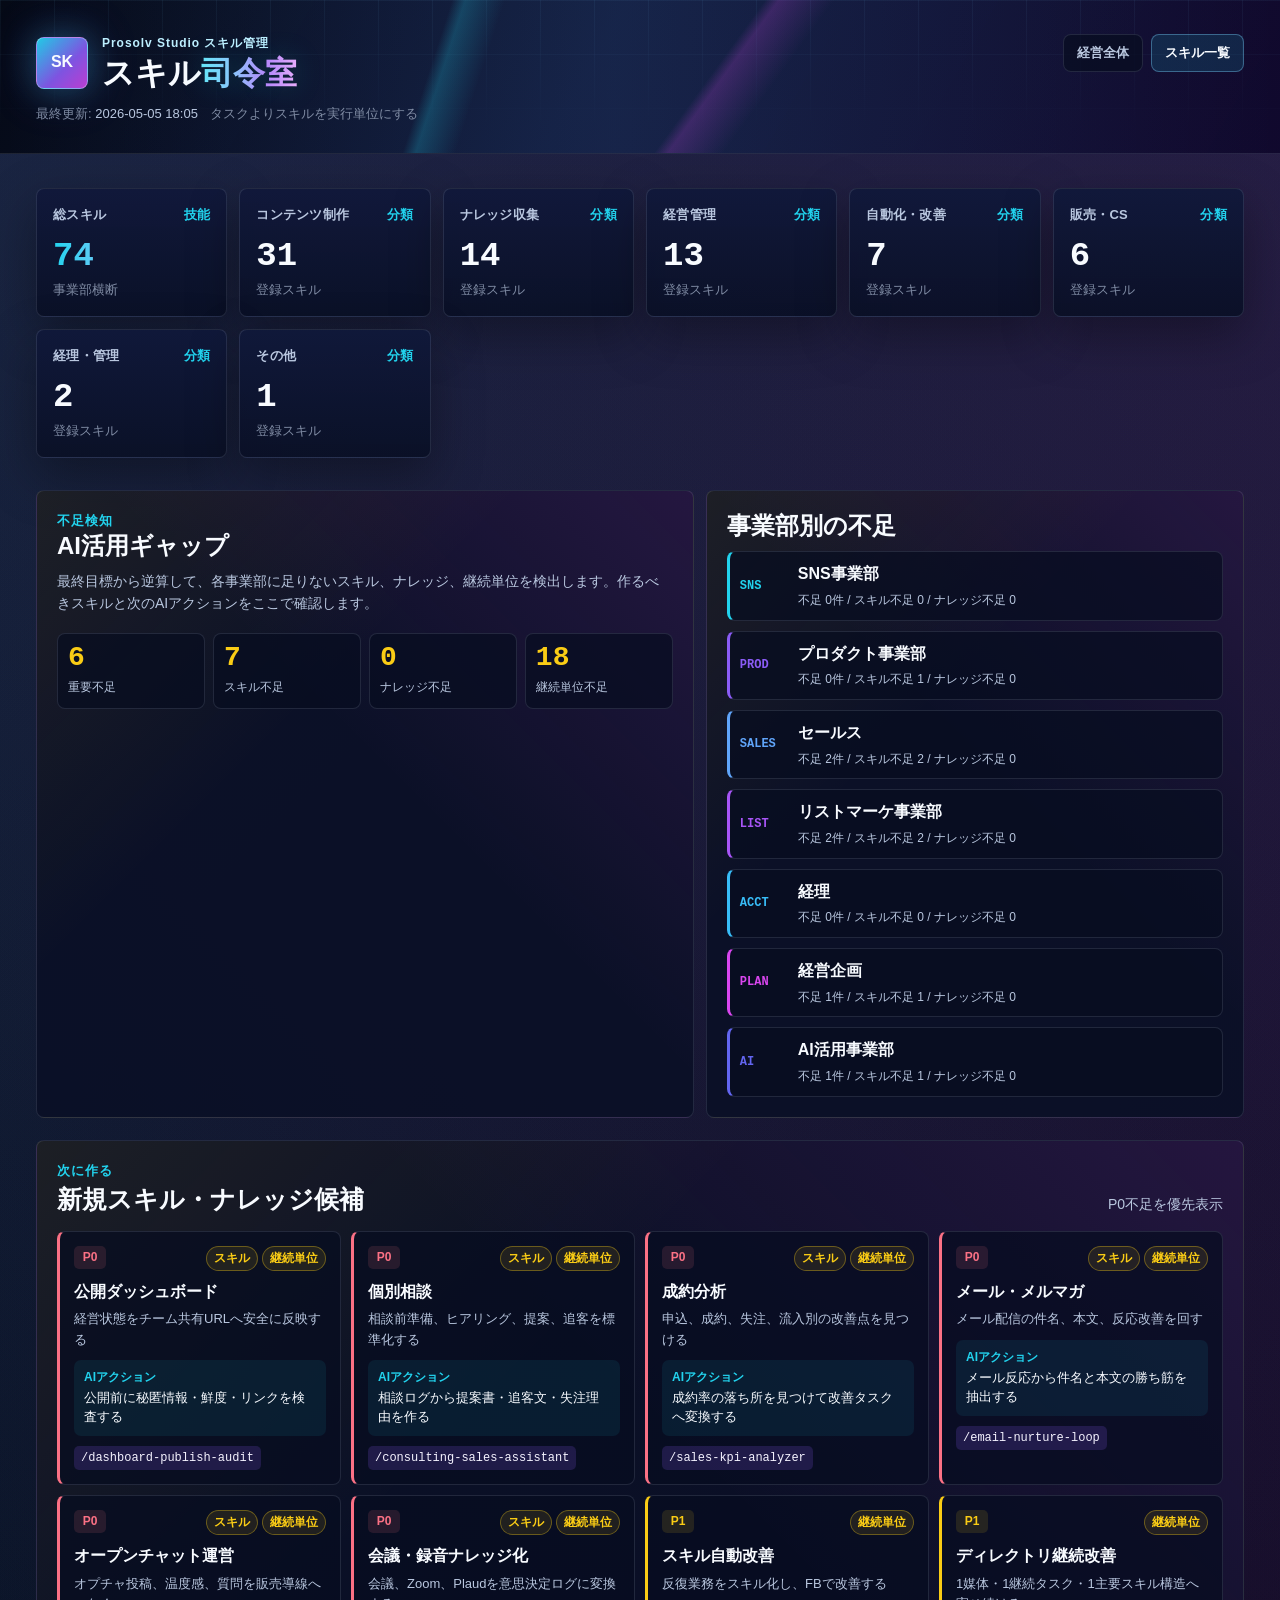
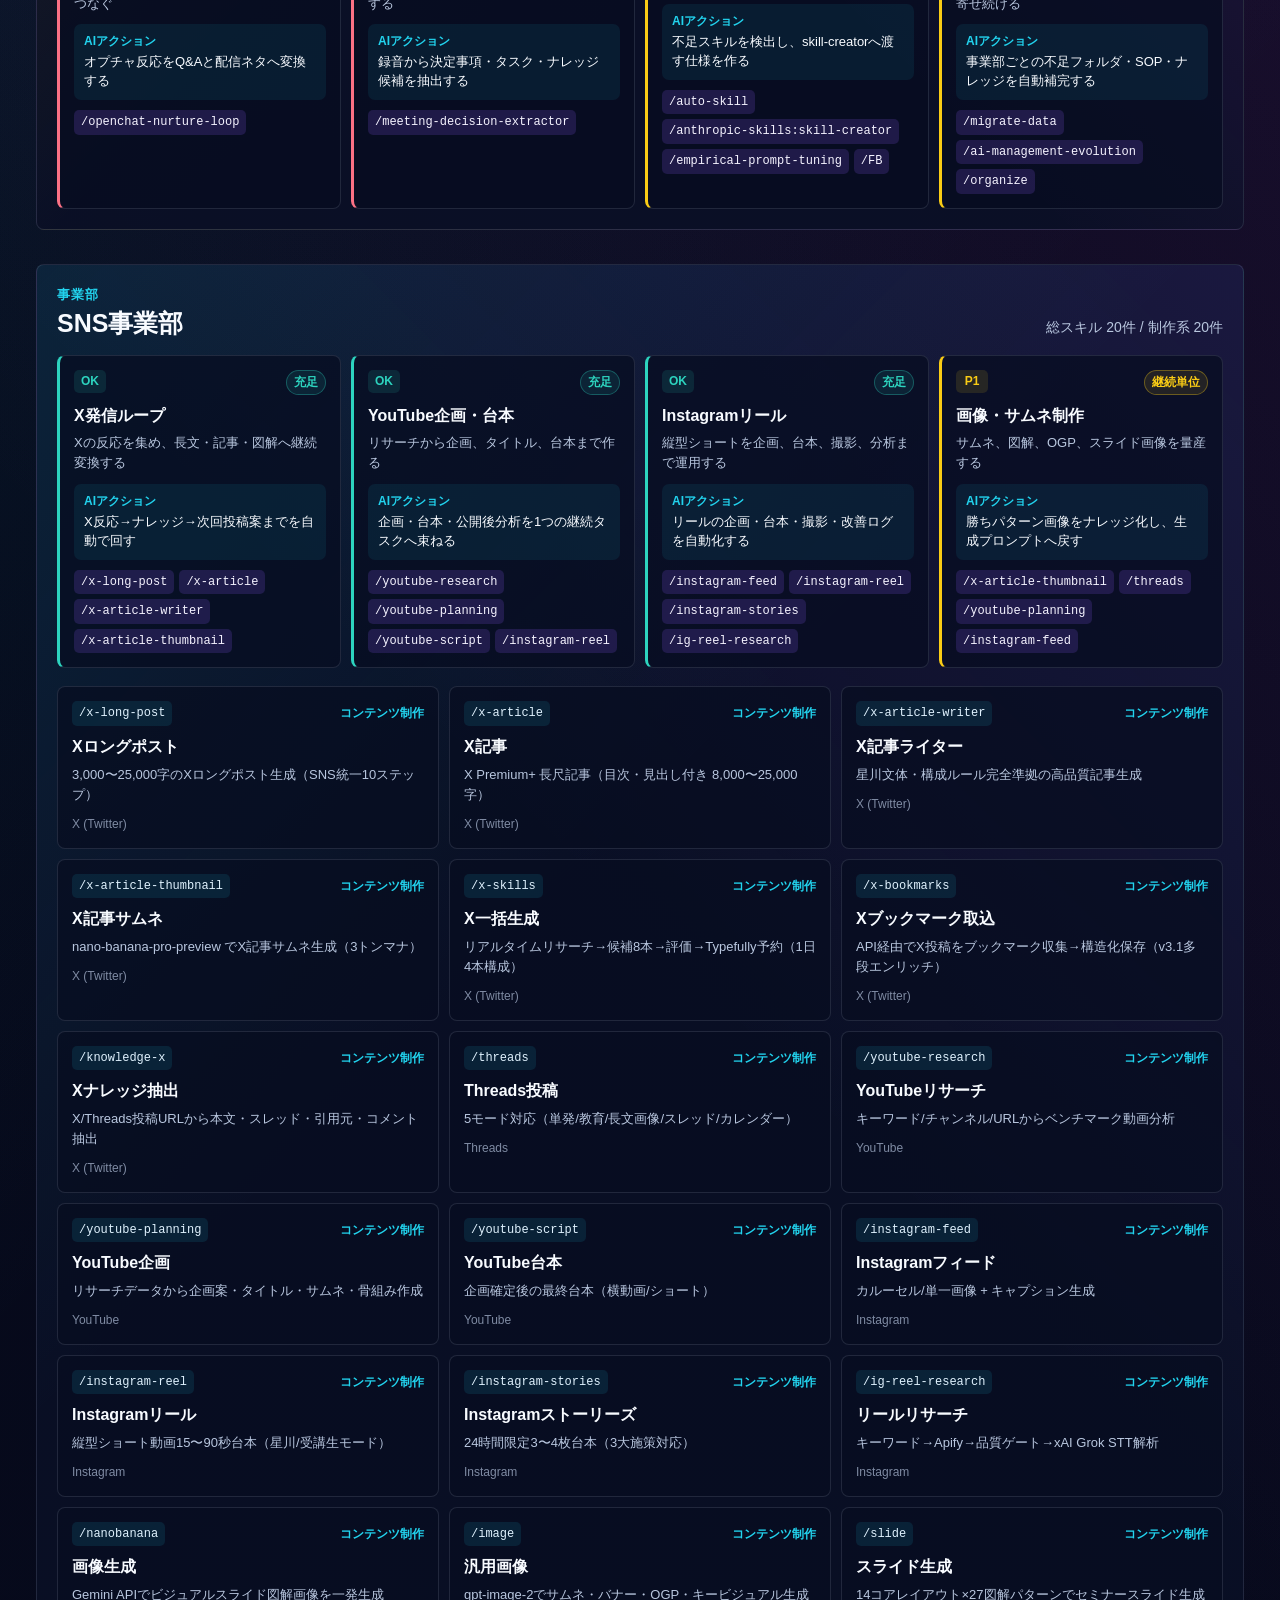
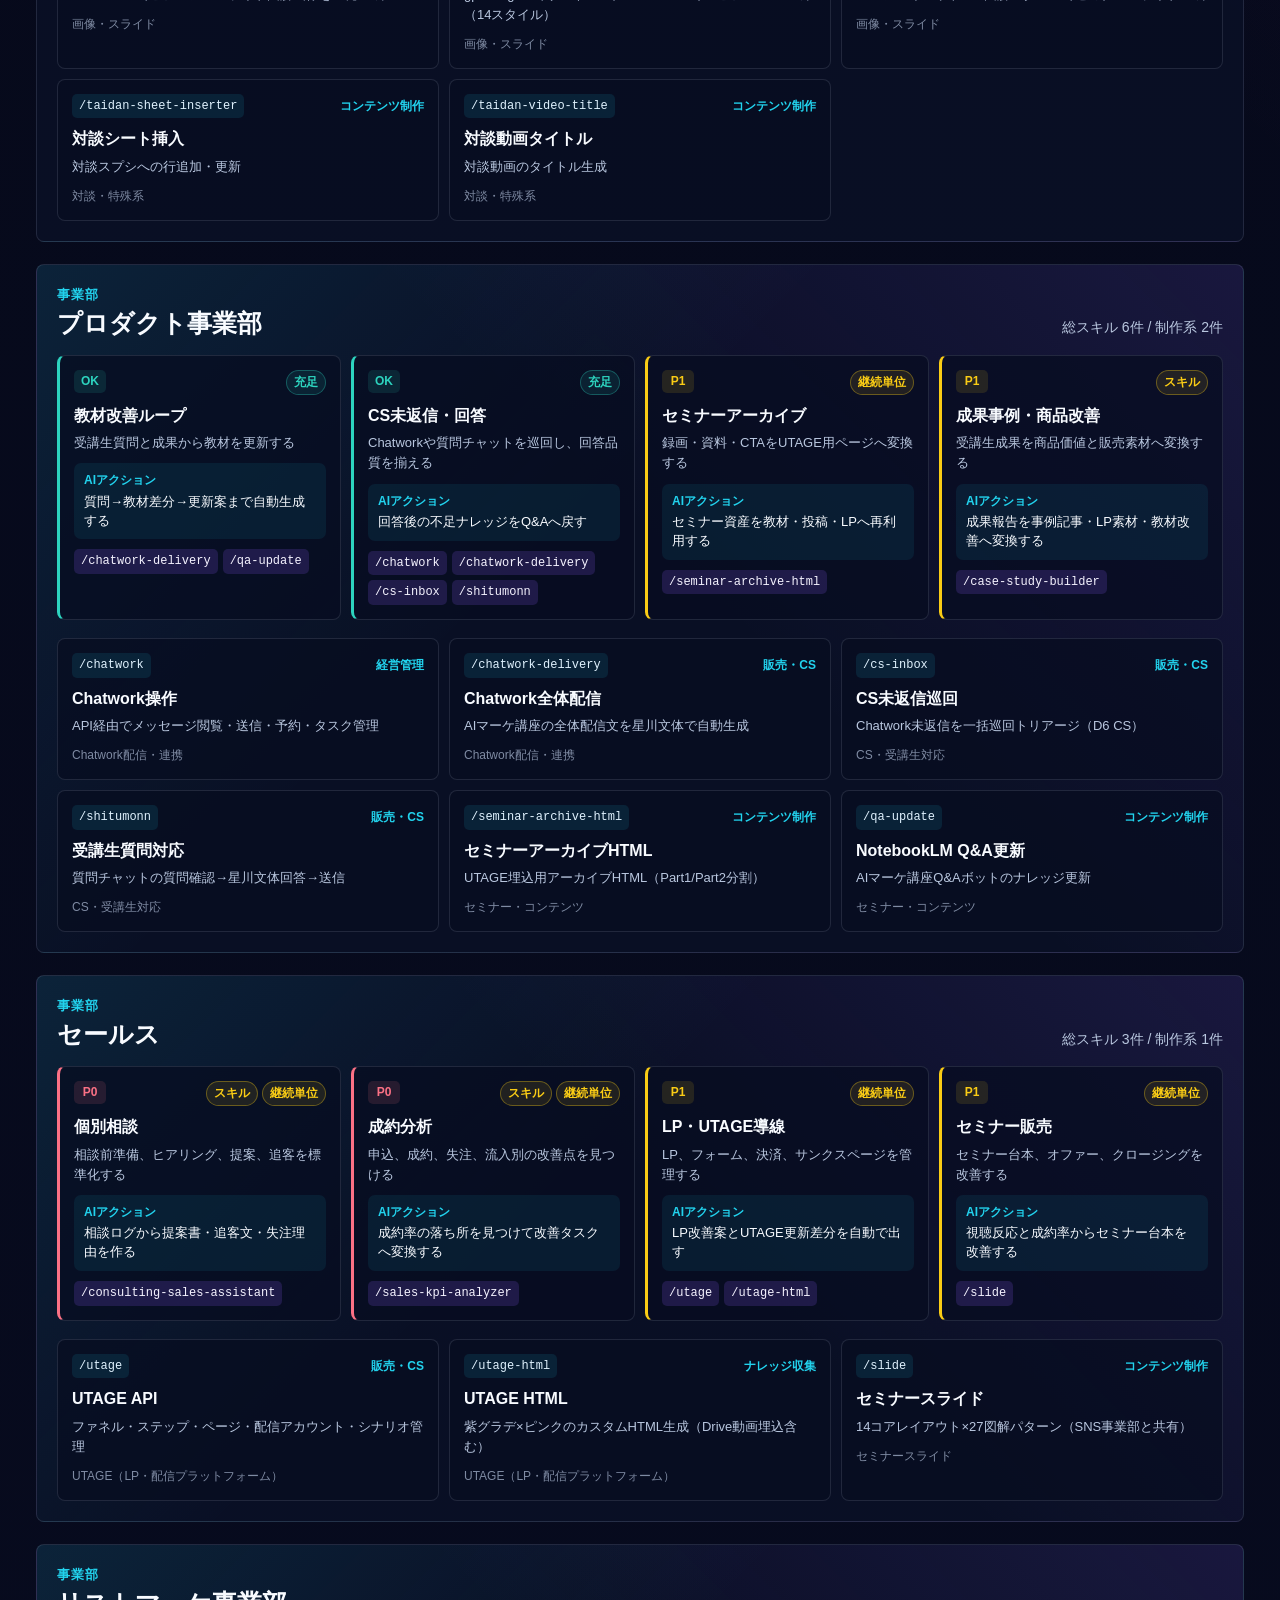
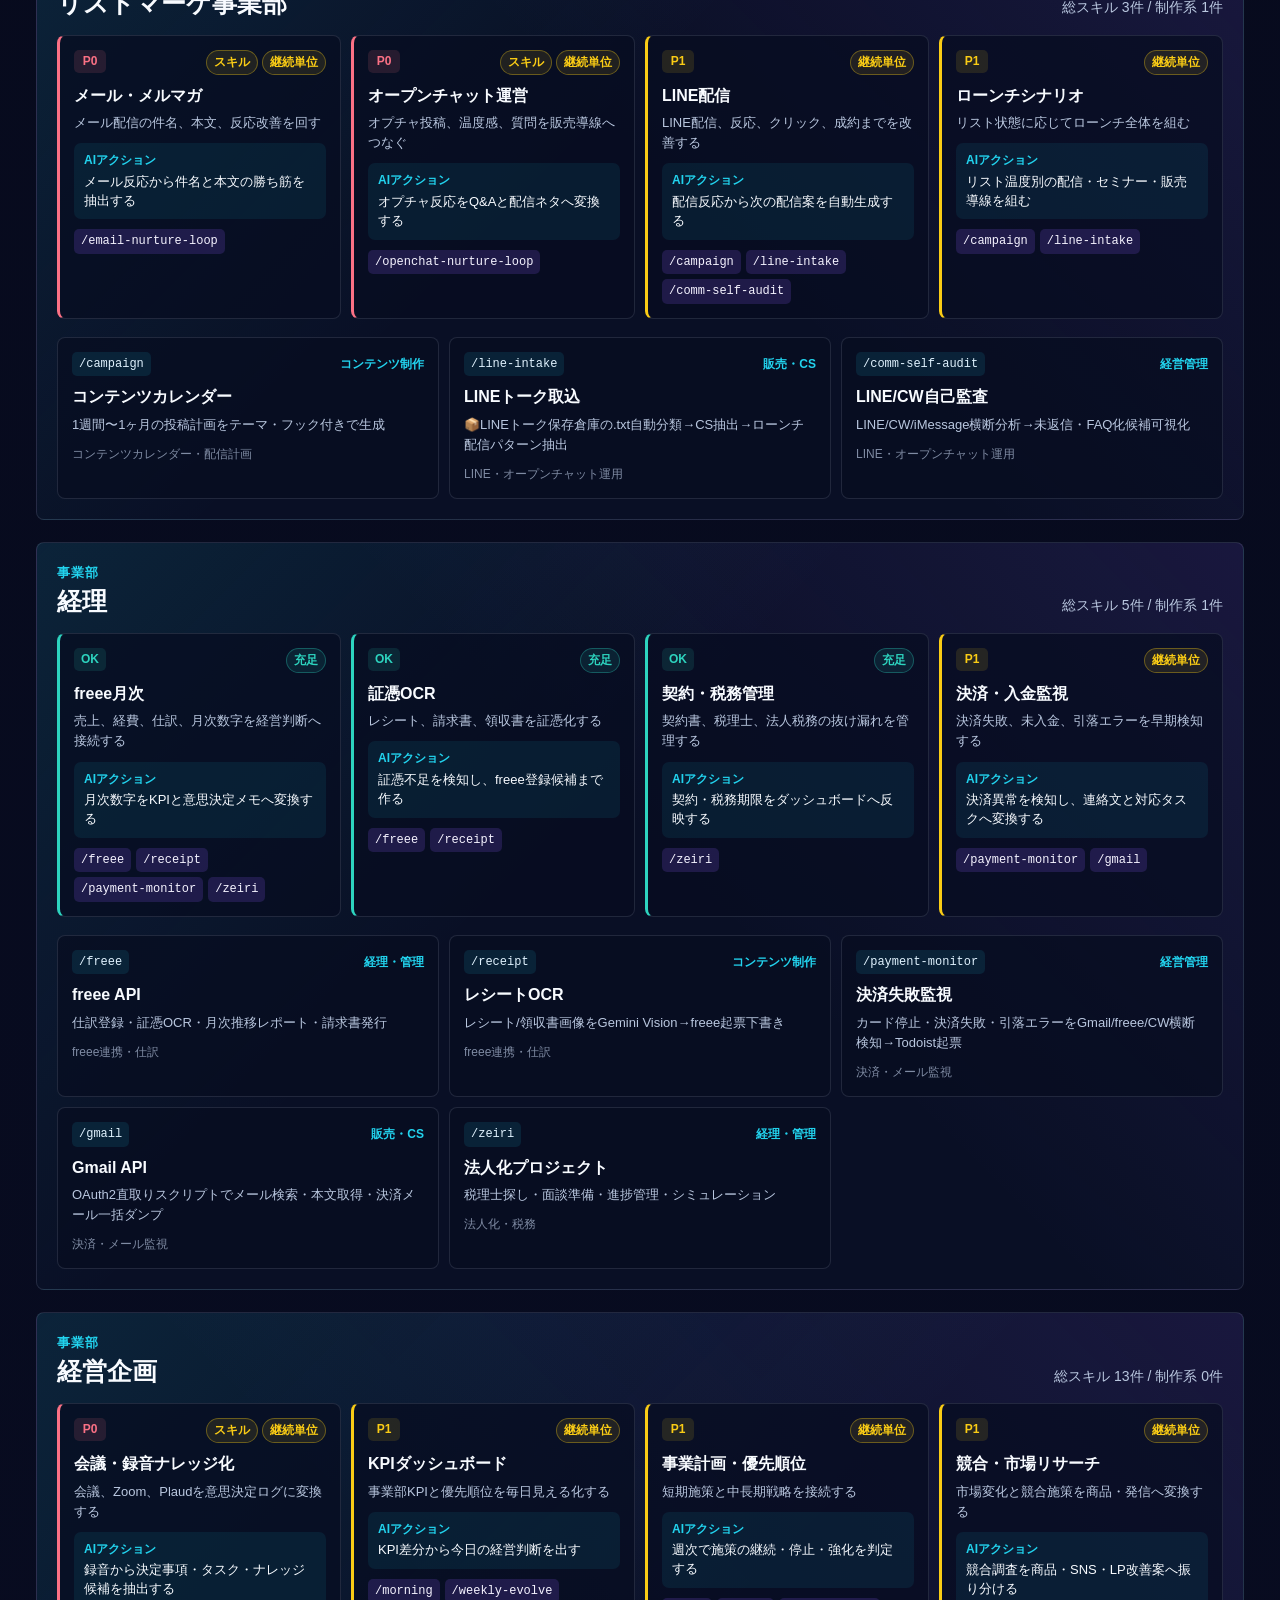
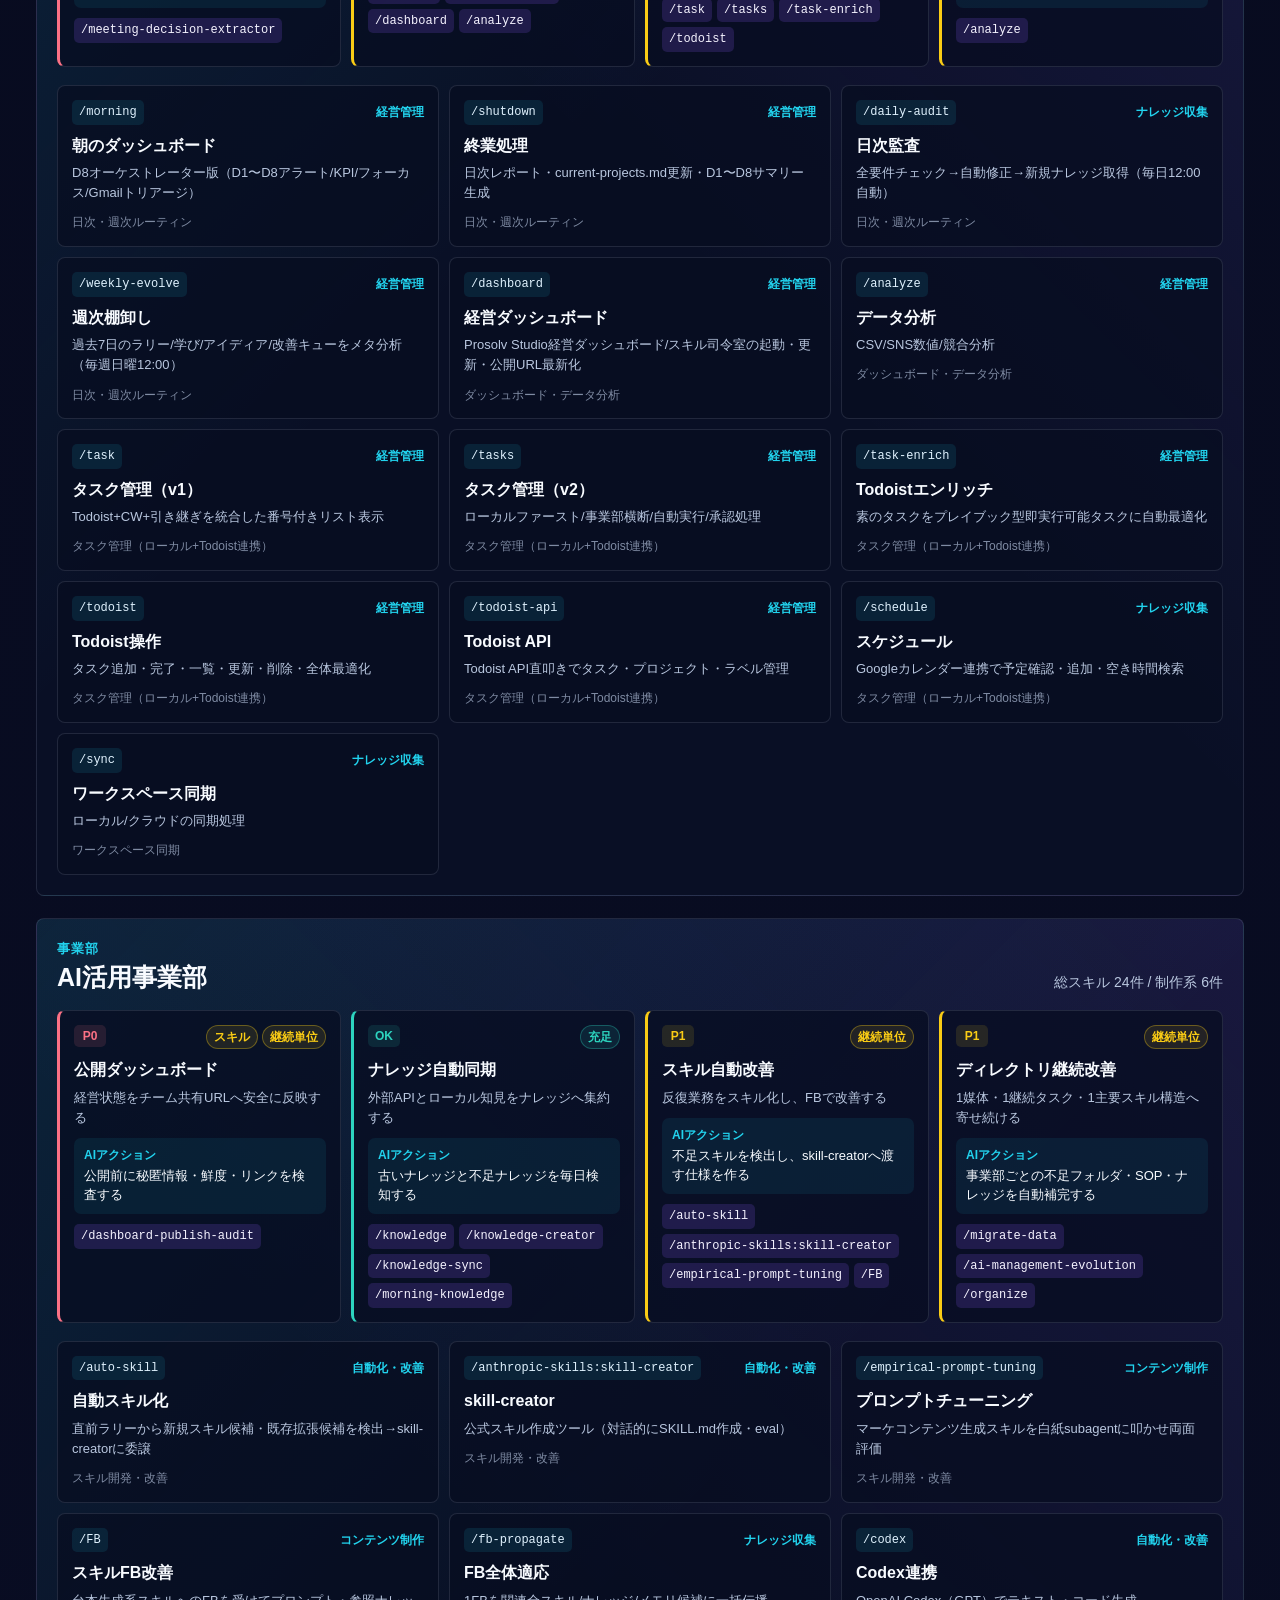
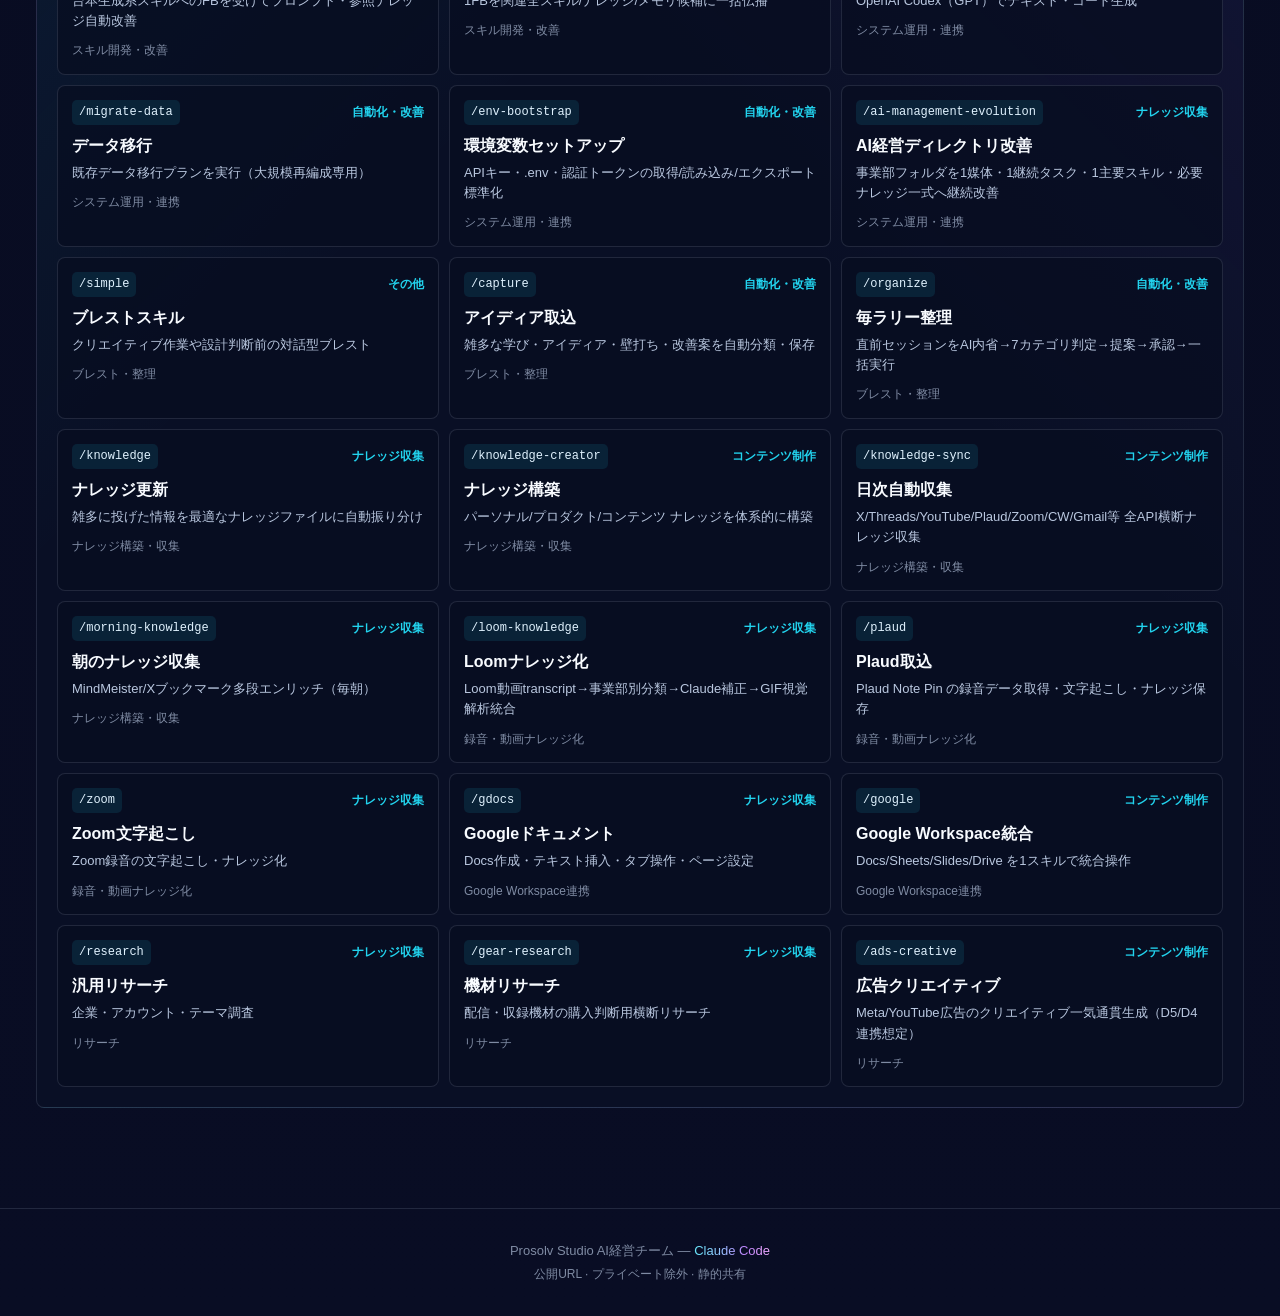
==== commit cd200409: "Refresh dashboard 2026-05-05 18:05" ====
--- a/skills.html
+++ b/skills.html
@@ -26,7 +26,7 @@
       </div>
     </div>
     <div class="header-meta">
-      <span>最終更新: <span style="color:var(--muted)">2026-05-05 18:04</span></span>
+      <span>最終更新: <span style="color:var(--muted)">2026-05-05 18:05</span></span>
       <span>タスクよりスキルを実行単位にする</span>
     </div>
   </div>
